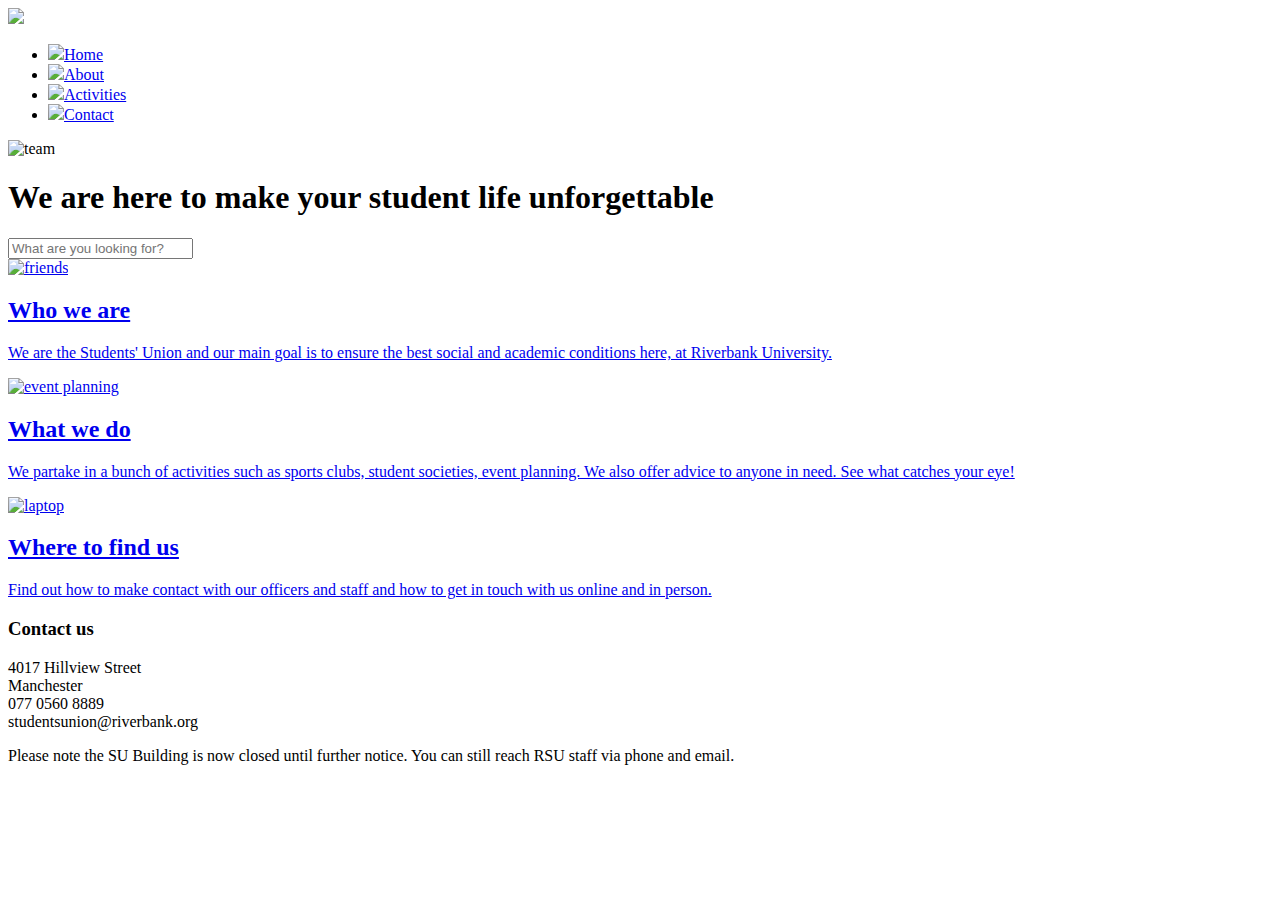
==== index.html @ 72bbc8ff "Add files via upload" ====
<!DOCTYPE html>
<html>

<head>
    <link rel="stylesheet" href="style.css">
    <meta charset="UTF-8">
    <meta name="description" content="Site Organizație Studențească">
    <meta name="keywords" content="HTML, CSS">
    <meta name="author" content="Berzovan Alexandra-Teodora">
    <meta name="viewport" content="width=device-width, initial-scale=1.0">
    <title>Students' Union | Riverbank University</title>

</head>

<body>
    <header>
        <a href="index.html"><img src="logo.png" class="logo"></a>
        <nav>
            <ul>
                <li><a href="index.html">
                        <img src="home.png" class="icons">Home
                    </a></li>
                <li><a href="about.html">
                        <img src="user.png" class="icons">About
                    </a></li>
                <li><a href="activities.html">
                        <img src="test.png" class="icons">Activities
                    </a></li>

                <li><a href="contact.html">
                        <img src="mail.png" class="icons">Contact
                    </a></li>
            </ul>
        </nav>
    </header>

    <div class="container">
        <img src="fist.jpg" alt="team">
        <div class="centered">
            <h1>We are here to make your student life unforgettable</h1>
            <form>
                <input type="text" name="search" placeholder="What are you looking for?">
            </form>
        </div>
    </div>

    <div class="cards">
        <div class="card"> <a href="about.html">
                <img src="amigos.jpg" alt="friends">
                <h2>Who we are</h2>
                <p>We are the Students' Union and our main goal is to ensure the best social and academic conditions
                    here, at Riverbank University.
                </p>
            </a></div>

        <div class="card"> <a href="activities.html">
                <img src="event-planning.jpg" alt="event planning">
                <h2>What we do</h2>
                <p>We partake in a bunch of activities such as sports clubs, student societies, event planning. We also
                    offer advice to anyone in need. See what catches your eye!
                </p>
            </a></div>

        <div class="card"> <a href="contact.html">
                <img src="laptop.jpg" alt="laptop">
                <h2>Where to find us</h2>
                <p>Find out how to make contact with our officers and staff and how to get in touch with us online and
                    in
                    person.
                </p>
            </a></div>
    </div>

    <div class="footer">
        <div class="row">
            <div class="column">
                <h3>Contact us</h3>
                <p>4017 Hillview Street<br>
                    Manchester<br>
                    077 0560 8889<br>
                    studentsunion@riverbank.org</p>
            </div>
            <div class="column">
                <p>Please note the SU Building is now closed until further notice. You can still reach RSU staff via
                    phone
                    and email.</p>
            </div>
        </div>
    </div>
</body>

</html>
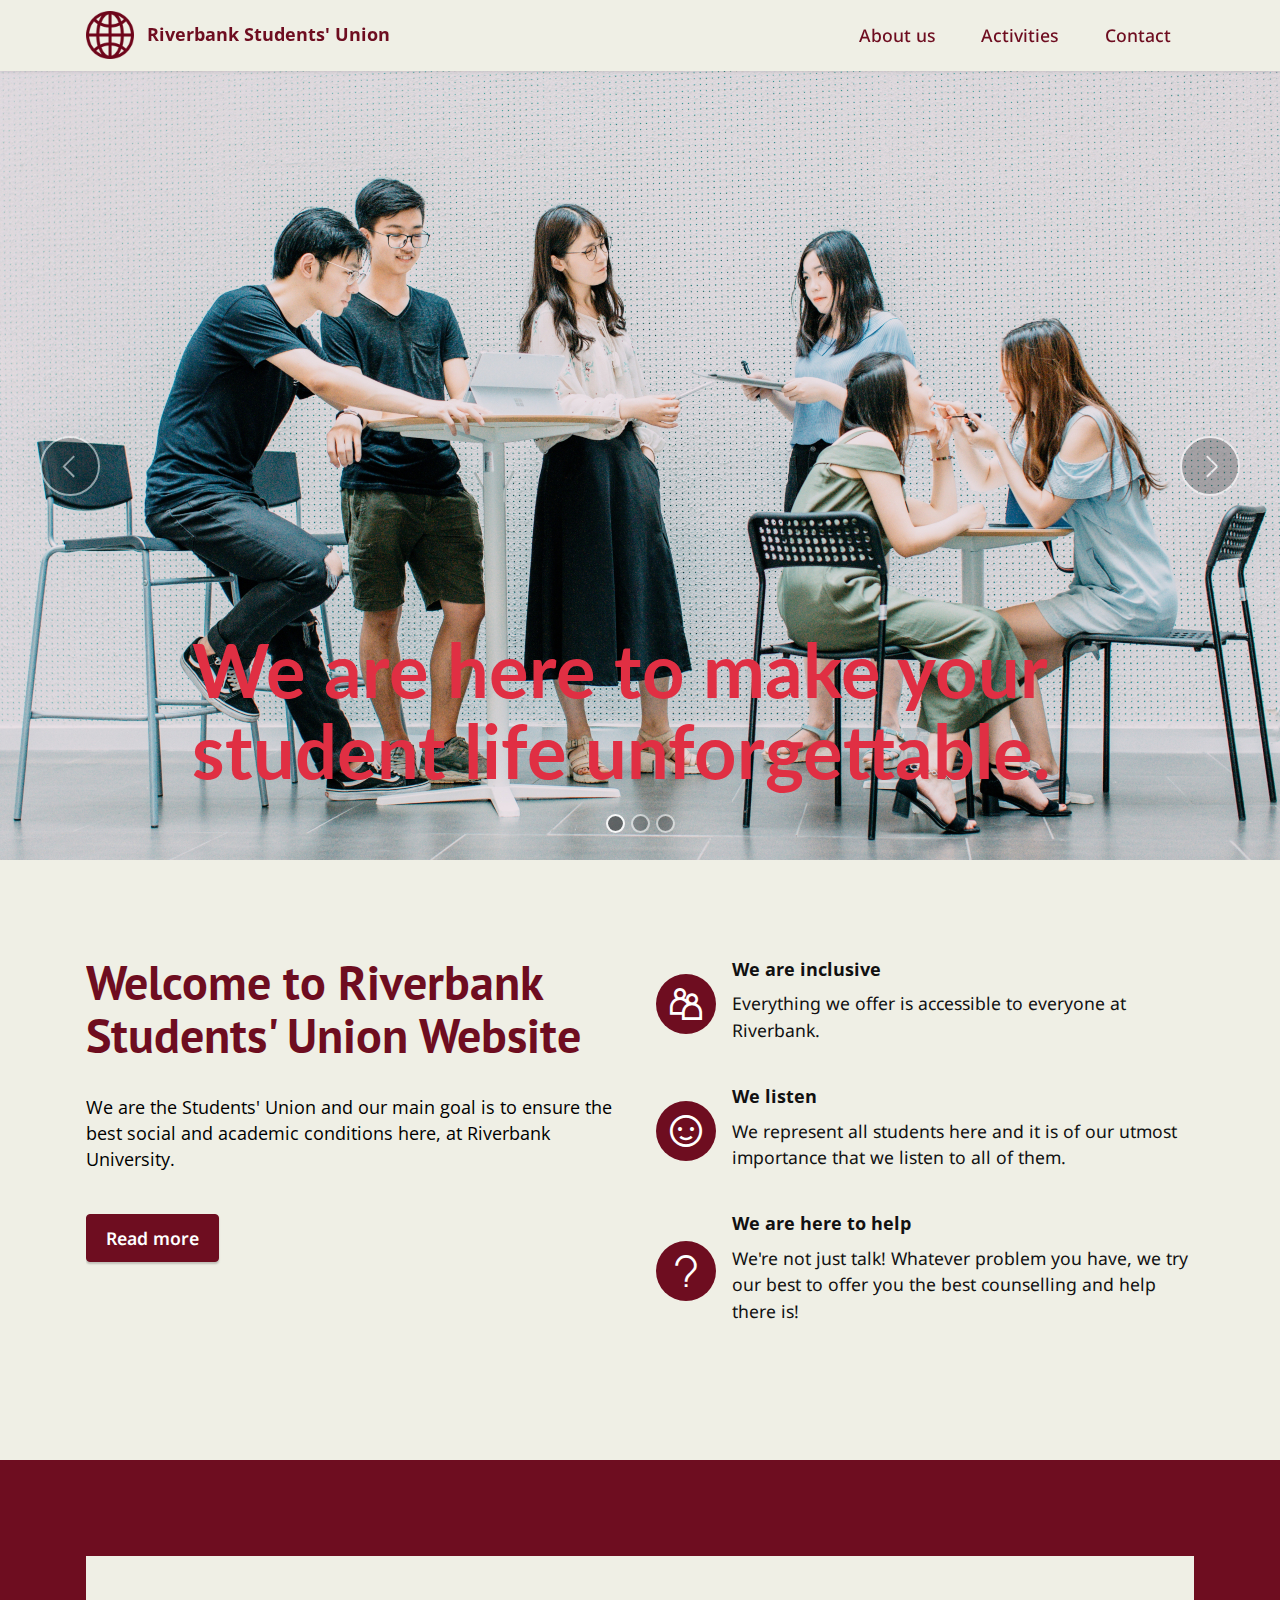
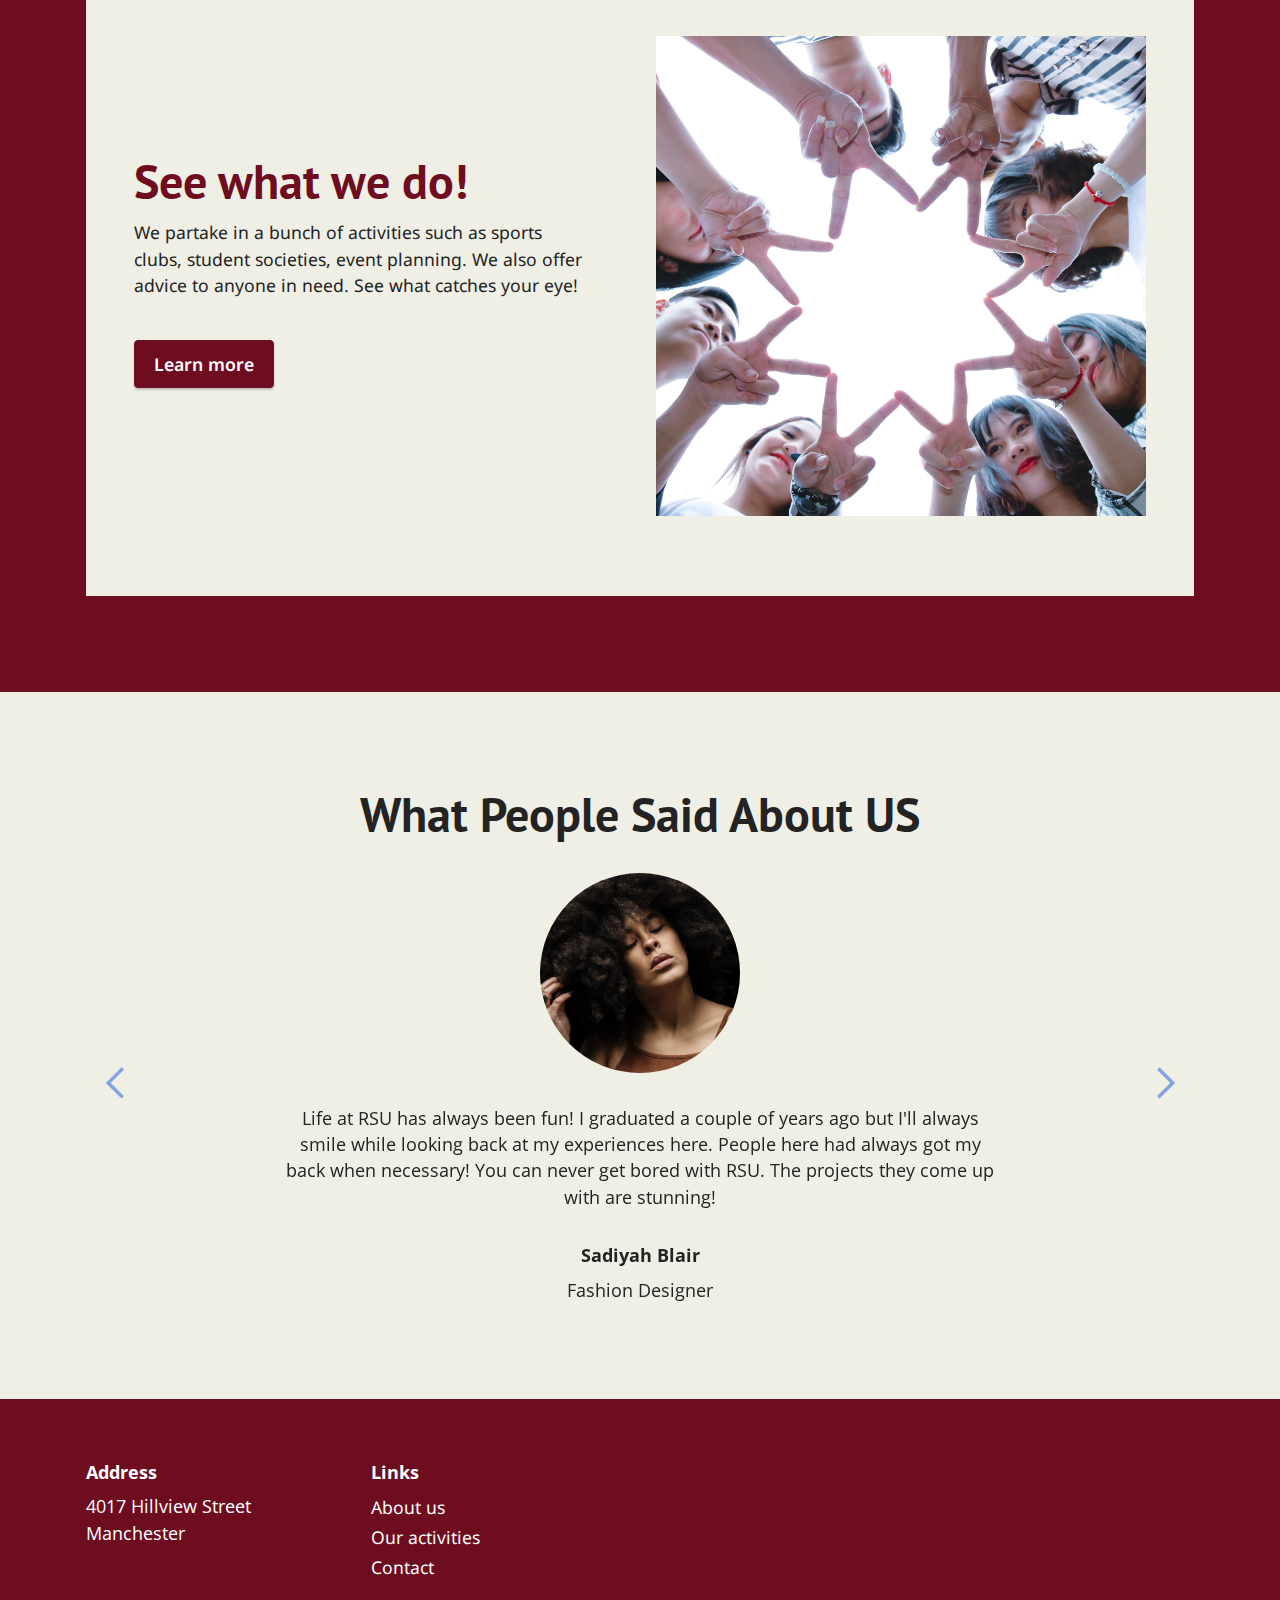
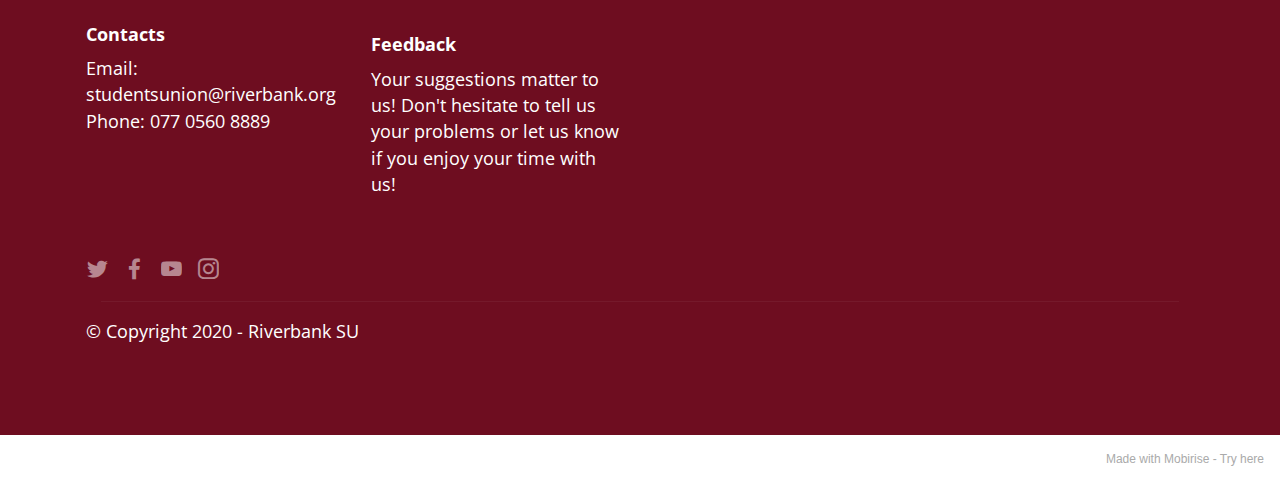
==== commit 32680bc3: "Add files via upload" ====
--- a/index.html
+++ b/index.html
@@ -1,92 +1,342 @@
-<!DOCTYPE html>
-<html>
-
-<head>
-    <link rel="stylesheet" href="style.css">
-    <meta charset="UTF-8">
-    <meta name="description" content="Site Organizație Studențească">
-    <meta name="keywords" content="HTML, CSS">
-    <meta name="author" content="Berzovan Alexandra-Teodora">
-    <meta name="viewport" content="width=device-width, initial-scale=1.0">
-    <title>Students' Union | Riverbank University</title>
-
-</head>
-
-<body>
-    <header>
-        <a href="index.html"><img src="logo.png" class="logo"></a>
-        <nav>
-            <ul>
-                <li><a href="index.html">
-                        <img src="home.png" class="icons">Home
-                    </a></li>
-                <li><a href="about.html">
-                        <img src="user.png" class="icons">About
-                    </a></li>
-                <li><a href="activities.html">
-                        <img src="test.png" class="icons">Activities
-                    </a></li>
-
-                <li><a href="contact.html">
-                        <img src="mail.png" class="icons">Contact
-                    </a></li>
-            </ul>
-        </nav>
-    </header>
-
-    <div class="container">
-        <img src="fist.jpg" alt="team">
-        <div class="centered">
-            <h1>We are here to make your student life unforgettable</h1>
-            <form>
-                <input type="text" name="search" placeholder="What are you looking for?">
-            </form>
-        </div>
-    </div>
-
-    <div class="cards">
-        <div class="card"> <a href="about.html">
-                <img src="amigos.jpg" alt="friends">
-                <h2>Who we are</h2>
-                <p>We are the Students' Union and our main goal is to ensure the best social and academic conditions
-                    here, at Riverbank University.
-                </p>
-            </a></div>
-
-        <div class="card"> <a href="activities.html">
-                <img src="event-planning.jpg" alt="event planning">
-                <h2>What we do</h2>
-                <p>We partake in a bunch of activities such as sports clubs, student societies, event planning. We also
-                    offer advice to anyone in need. See what catches your eye!
-                </p>
-            </a></div>
-
-        <div class="card"> <a href="contact.html">
-                <img src="laptop.jpg" alt="laptop">
-                <h2>Where to find us</h2>
-                <p>Find out how to make contact with our officers and staff and how to get in touch with us online and
-                    in
-                    person.
-                </p>
-            </a></div>
-    </div>
-
-    <div class="footer">
-        <div class="row">
-            <div class="column">
-                <h3>Contact us</h3>
-                <p>4017 Hillview Street<br>
-                    Manchester<br>
-                    077 0560 8889<br>
-                    studentsunion@riverbank.org</p>
-            </div>
-            <div class="column">
-                <p>Please note the SU Building is now closed until further notice. You can still reach RSU staff via
-                    phone
-                    and email.</p>
-            </div>
-        </div>
-    </div>
-</body>
-
+<!DOCTYPE html>
+<html  >
+<head>
+  <!-- Site made with Mobirise Website Builder v5.2.0, https://mobirise.com -->
+  <meta charset="UTF-8">
+  <meta http-equiv="X-UA-Compatible" content="IE=edge">
+  <meta name="generator" content="Mobirise v5.2.0, mobirise.com">
+  <meta name="viewport" content="width=device-width, initial-scale=1, minimum-scale=1">
+  <link rel="shortcut icon" href="assets/images/globe-1.png" type="image/x-icon">
+  <meta name="description" content="">
+  
+  
+  <title>Home</title>
+  <link rel="stylesheet" href="assets/web/assets/mobirise-icons2/mobirise2.css">
+  <link rel="stylesheet" href="assets/tether/tether.min.css">
+  <link rel="stylesheet" href="assets/bootstrap/css/bootstrap.min.css">
+  <link rel="stylesheet" href="assets/bootstrap/css/bootstrap-grid.min.css">
+  <link rel="stylesheet" href="assets/bootstrap/css/bootstrap-reboot.min.css">
+  <link rel="stylesheet" href="assets/dropdown/css/style.css">
+  <link rel="stylesheet" href="assets/socicon/css/styles.css">
+  <link rel="stylesheet" href="assets/theme/css/style.css">
+  <link rel="preload" as="style" href="assets/mobirise/css/mbr-additional.css"><link rel="stylesheet" href="assets/mobirise/css/mbr-additional.css" type="text/css">
+  
+  
+  
+  
+</head>
+<body>
+  
+  <section class="menu menu2 cid-skhMmLjxZo" once="menu" id="menu2-0">
+    
+    <nav class="navbar navbar-dropdown navbar-fixed-top navbar-expand-lg">
+        <div class="container">
+            <div class="navbar-brand">
+                <span class="navbar-logo">
+                    
+                        <a href="index.html"><img src="assets/images/globe-1.png" alt="Logo" style="height: 3rem;"></a>
+                    
+                </span>
+                <span class="navbar-caption-wrap"><a class="navbar-caption text-primary display-7" href="index.html">Riverbank Students' Union</a></span>
+            </div>
+            <button class="navbar-toggler" type="button" data-toggle="collapse" data-target="#navbarSupportedContent" aria-controls="navbarNavAltMarkup" aria-expanded="false" aria-label="Toggle navigation">
+                <div class="hamburger">
+                    <span></span>
+                    <span></span>
+                    <span></span>
+                    <span></span>
+                </div>
+            </button>
+            <div class="collapse navbar-collapse" id="navbarSupportedContent">
+                <ul class="navbar-nav nav-dropdown nav-right" data-app-modern-menu="true"><li class="nav-item"><a class="nav-link link text-primary display-4" href="about.html">
+                            About us</a></li>
+                    <li class="nav-item"><a class="nav-link link text-primary display-4" href="activities.html">
+                            Activities</a></li>
+                    <li class="nav-item"><a class="nav-link link text-primary display-4" href="contact.html">Contact</a>
+                    </li></ul>
+                
+                
+            </div>
+        </div>
+    </nav>
+</section>
+
+<section class="slider1 cid-skhOUUHZ8T" id="slider1-2">
+    
+    <div class="carousel slide carousel-fade" id="skyzII1WKj" data-ride="carousel" data-interval="5000">
+        <ol class="carousel-indicators">
+            <li data-slide-to="0" class="active" data-target="#skyzII1WKj"></li>
+            <li data-slide-to="1" data-target="#skyzII1WKj"></li>
+            <li data-slide-to="2" data-target="#skyzII1WKj"></li>
+        </ol>
+        <div class="carousel-inner">
+            <div class="carousel-item slider-image item">
+                <div class="item-wrapper">
+                    <img class="d-block w-100" src="assets/images/fist.jpg" data-slide-to="0">
+                    
+                    <div class="carousel-caption">
+                        <h5 class="mbr-section-subtitle mbr-fonts-style display-1"><strong>We are here to make your student life unforgettable.</strong></h5>
+                        
+                    </div>
+                </div>
+            </div><div class="carousel-item slider-image item active">
+                <div class="item-wrapper">
+                    <img class="d-block w-100" src="assets/images/akson.jpg" data-slide-to="1">
+                    
+                    <div class="carousel-caption">
+                        <h5 class="mbr-section-subtitle mbr-fonts-style display-1"><strong>We are here to make your student life unforgettable.</strong></h5>
+                        
+                    </div>
+                </div>
+            </div>
+            
+            <div class="carousel-item slider-image item">
+                <div class="item-wrapper">
+                    <img class="d-block w-100" src="assets/images/event-planning.jpg">
+                    
+                    <div class="carousel-caption">
+                        <h5 class="mbr-section-subtitle mbr-fonts-style display-1"><strong>We are here to make your student life unforgettable.</strong></h5>
+                        
+                    </div>
+                </div>
+            </div>
+        </div>
+        <a class="carousel-control carousel-control-prev" role="button" data-slide="prev" href="#skyzII1WKj">
+            <span class="mobi-mbri mobi-mbri-arrow-prev" aria-hidden="true"></span>
+            <span class="sr-only">Previous</span>
+        </a>
+        <a class="carousel-control carousel-control-next" role="button" data-slide="next" href="#skyzII1WKj">
+            <span class="mobi-mbri mobi-mbri-arrow-next" aria-hidden="true"></span>
+            <span class="sr-only">Next</span>
+        </a>
+    </div>
+</section>
+
+<section class="features12 cid-skhQLVPyJz" id="features13-4">
+
+    
+    
+    <div class="container">
+        <div class="row justify-content-center">
+            <div class="col-12 col-lg-6">
+                <div class="card-wrapper">
+                    <div class="card-box align-left">
+                        <h4 class="card-title mbr-fonts-style mb-4 display-2">
+                            <strong>Welcome to Riverbank Students' Union Website</strong></h4>
+                        <p class="mbr-text mbr-fonts-style mb-4 display-7">
+                            We are the Students' Union and our main goal is to ensure the best social and academic conditions here, at Riverbank University.</p>
+                        <div class="mbr-section-btn"><a class="btn btn-primary display-4" href="about.html">Read more</a></div>
+                    </div>
+                </div>
+            </div>
+            <div class="col-12 col-lg-6">
+                <div class="item mbr-flex">
+                    <div class="icon-box">
+                        <span class="mbr-iconfont mobi-mbri-users mobi-mbri"></span>
+                    </div>
+                    <div class="text-box">
+                        <h4 class="icon-title mbr-black mbr-fonts-style display-7"><strong>We are inclusive</strong></h4>
+                        <h5 class="icon-text mbr-black mbr-fonts-style display-4">Everything we offer is accessible to everyone at Riverbank.</h5>
+                    </div>
+                </div>
+                <div class="item mbr-flex">
+                    <div class="icon-box">
+                        <span class="mbr-iconfont mobi-mbri-smile-face mobi-mbri"></span>
+                    </div>
+                    <div class="text-box">
+                        <h4 class="icon-title mbr-black mbr-fonts-style display-7">
+                            <strong>We listen</strong></h4>
+                        <h5 class="icon-text mbr-black mbr-fonts-style display-4">We represent all students here and it is of our utmost importance that we listen to all of them.</h5>
+                    </div>
+                </div>
+                <div class="item mbr-flex">
+                    <div class="icon-box">
+                        <span class="mbr-iconfont mobi-mbri-question mobi-mbri"></span>
+                    </div>
+                    <div class="text-box">
+                        <h4 class="icon-title mbr-black mbr-fonts-style display-7">
+                            <strong>We are here to help</strong></h4>
+                        <h5 class="icon-text mbr-black mbr-fonts-style display-4">We're not just talk! Whatever problem you have, we try our best to offer you the best counselling and help there is!&nbsp;</h5>
+                    </div>
+                </div>
+            </div>
+        </div>
+    </div>
+</section>
+
+<section class="features15 cid-skih8ZDZ9V" id="features16-9">
+
+    
+
+    
+    <div class="container">
+        <div class="content-wrapper">
+            <div class="row align-items-center">
+                <div class="col-12 col-lg">
+                    <div class="text-wrapper">
+                        <h6 class="card-title mbr-fonts-style display-2">
+                            <strong>See what we do!</strong></h6>
+                        <p class="mbr-text mbr-fonts-style mb-4 display-4">We partake in a bunch of activities such as sports clubs, student societies, event planning. We also offer advice to anyone in need. See what catches your eye!
+<br></p>
+                        <div class="mbr-section-btn mt-3"><a class="btn btn-primary display-4" href="activities.html">Learn more</a></div>
+                    </div>
+                </div>
+                <div class="col-12 col-lg-6">
+                    <div class="image-wrapper">
+                        <img src="assets/images/friendship.jpg" alt="Friendship">
+                    </div>
+                </div>
+            </div>
+        </div>
+    </div>
+</section>
+
+<section class="testimonails3 carousel slide testimonials-slider cid-skiLq7ORbu" data-interval="false" id="testimonials3-a">
+
+    
+
+    
+
+    <div class="text-center container">
+        <h3 class="mb-4 mbr-fonts-style display-2">
+            <strong>What People Said About US</strong></h3>
+
+        <div class="carousel slide" role="listbox" data-pause="true" data-keyboard="false" data-ride="false" data-interval="false">
+            <div class="carousel-inner">
+                
+                
+            <div class="carousel-item">
+                    <div class="user col-md-8">
+                        <div class="user_image">
+                            <img src="assets/images/woman13.jpg" alt="Woman">
+                        </div>
+                        <div class="user_text mb-4">
+                            <p class="mbr-fonts-style display-7">
+                                Life at RSU has always been fun! I graduated a couple of years ago but I'll always smile while looking back at my experiences here. People here had always got my back when necessary! You can never get bored with RSU. The projects they come up with are stunning!</p>
+                        </div>
+                        <div class="user_name mbr-fonts-style mb-2 display-7"><strong>Sadiyah Blair</strong></div>
+                        <div class="user_desk mbr-fonts-style display-7">Fashion Designer</div>
+                    </div>
+                </div><div class="carousel-item">
+                    <div class="user col-md-8">
+                        <div class="user_image">
+                            <img src="assets/images/man36.jpg" alt="Man">
+                        </div>
+                        <div class="user_text mb-4">
+                            <p class="mbr-fonts-style display-7">The amount of time we have spent here working on everything was definitely worth it! Every student here deserves the best services and the people I've worked with made sure of that and even more. I still talk to my teammates but I surely miss my time here.</p>
+                        </div>
+                        <div class="user_name mbr-fonts-style mb-2 display-7"><strong>Gabe Dominguez
+</strong></div>
+                        <div class="user_desk mbr-fonts-style display-7">
+                            Former Volunteer</div>
+                    </div>
+                </div><div class="carousel-item">
+                    <div class="user col-md-8">
+                        <div class="user_image">
+                            <img src="assets/images/woman29.jpg" alt="Woman">
+                        </div>
+                        <div class="user_text mb-4">
+                            <p class="mbr-fonts-style display-7">My life as a student here wouldn't have been the same without RSU. Every new project they came up with was brilliantly well thought and they were always by your side when you needed them. I hope new students know that they have a lovely team to count on!</p>
+                        </div>
+                        <div class="user_name mbr-fonts-style mb-2 display-7"><strong>Debra Carey</strong></div>
+                        <div class="user_desk mbr-fonts-style display-7">
+                            Software Developer</div>
+                    </div>
+                </div></div>
+
+            <div class="carousel-controls">
+                <a class="carousel-control-prev" role="button" data-slide="prev">
+                    <span aria-hidden="true" class="mobi-mbri mobi-mbri-arrow-prev mbr-iconfont"></span>
+                    <span class="sr-only">Previous</span>
+                </a>
+
+                <a class="carousel-control-next" role="button" data-slide="next">
+                    <span aria-hidden="true" class="mobi-mbri mobi-mbri-arrow-next mbr-iconfont"></span>
+                    <span class="sr-only">Next</span>
+                </a>
+            </div>
+        </div>
+    </div>
+</section>
+
+<section class="footer6 cid-skigMnmzud" once="footers" id="footer6-8">
+
+    
+
+    
+
+    <div class="container">
+        <div class="row content mbr-white">
+            <div class="col-12 col-md-3 mbr-fonts-style display-7">
+                <h5 class="mbr-section-subtitle mbr-fonts-style mb-2 display-7">
+                    <strong>Address</strong>
+                </h5>
+                <p class="mbr-text mbr-fonts-style display-7">4017 Hillview Street Manchester</p> <br>
+                <h5 class="mbr-section-subtitle mbr-fonts-style mb-2 mt-4 display-7">
+                    <strong>Contacts</strong>
+                </h5>
+                <p class="mbr-text mbr-fonts-style mb-4 display-7">
+                    Email: studentsunion@riverbank.org <br>
+                    Phone: 077 0560 8889</p>
+            </div>
+            <div class="col-12 col-md-3 mbr-fonts-style display-4">
+                <h5 class="mbr-section-subtitle mbr-fonts-style mb-2 display-7">
+                    <strong>Links</strong>
+                </h5>
+                <ul class="list mbr-fonts-style mb-4 display-4">
+                    <li class="mbr-text item-wrap"><a href="about.html" class="text-white">About us</a></li><li class="mbr-text item-wrap"><a href="activities.html" class="text-white">Our activities</a></li><li class="mbr-text item-wrap"><a href="contact.html" class="text-white">Contact</a></li>
+                </ul>
+                <h5 class="mbr-section-subtitle mbr-fonts-style mb-2 mt-5 display-7">
+                    <strong>Feedback</strong>
+                </h5>
+                <p class="mbr-text mbr-fonts-style mb-4 display-7">
+                    Your suggestions matter to us! Don't hesitate to tell us your problems or let us know if you enjoy your time with us!</p>
+            </div>
+            <div class="col-12 col-md-6">
+                <div class="google-map"><iframe frameborder="0" style="border:0" src="https://www.google.com/maps/embed/v1/place?key=AIzaSyDk89J4FSunMF33ruMVWJaJht_Ro0kvoXs&amp;q=Manchester" allowfullscreen=""></iframe></div>
+            </div>
+            <div class="col-md-6">
+                <div class="social-list align-left">
+                    <div class="soc-item">
+                        <a href="https://twitter.com" target="_blank">
+                            <span class="mbr-iconfont mbr-iconfont-social socicon-twitter socicon"></span>
+                        </a>
+                    </div>
+                    <div class="soc-item">
+                        <a href="https://www.facebook.com" target="_blank">
+                            <span class="mbr-iconfont mbr-iconfont-social socicon-facebook socicon"></span>
+                        </a>
+                    </div>
+                    <div class="soc-item">
+                        <a href="https://www.youtube.com" target="_blank">
+                            <span class="mbr-iconfont mbr-iconfont-social socicon-youtube socicon"></span>
+                        </a>
+                    </div>
+                    <div class="soc-item">
+                        <a href="https://instagram.com" target="_blank">
+                            <span class="mbr-iconfont mbr-iconfont-social socicon-instagram socicon"></span>
+                        </a>
+                    </div>
+                    
+                    
+                </div>
+            </div>
+        </div>
+        <div class="footer-lower">
+            <div class="media-container-row">
+                <div class="col-sm-12">
+                    <hr>
+                </div>
+            </div>
+            <div class="col-sm-12 copyright pl-0">
+                <p class="mbr-text mbr-fonts-style mbr-white display-7">
+                    © Copyright 2020 - Riverbank SU
+                </p>
+            </div>
+        </div>
+    </div>
+</section><section style="background-color: #fff; font-family: -apple-system, BlinkMacSystemFont, 'Segoe UI', 'Roboto', 'Helvetica Neue', Arial, sans-serif; color:#aaa; font-size:12px; padding: 0; align-items: center; display: flex;"><a href="https://mobirise.site/h" style="flex: 1 1; height: 3rem; padding-left: 1rem;"></a><p style="flex: 0 0 auto; margin:0; padding-right:1rem;">Made with Mobirise - <a href="https://mobirise.site/k" style="color:#aaa;">Try here</a></p></section><script src="assets/web/assets/jquery/jquery.min.js"></script>  <script src="assets/popper/popper.min.js"></script>  <script src="assets/tether/tether.min.js"></script>  <script src="assets/bootstrap/js/bootstrap.min.js"></script>  <script src="assets/smoothscroll/smooth-scroll.js"></script>  <script src="assets/dropdown/js/nav-dropdown.js"></script>  <script src="assets/dropdown/js/navbar-dropdown.js"></script>  <script src="assets/touchswipe/jquery.touch-swipe.min.js"></script>  <script src="assets/bootstrapcarouselswipe/bootstrap-carousel-swipe.js"></script>  <script src="assets/mbr-testimonials-slider/mbr-testimonials-slider.js"></script>  <script src="assets/theme/js/script.js"></script>  
+  
+  
+</body>
 </html>--- a/assets/web/assets/mobirise-icons2/mobirise2.css
+++ b/assets/web/assets/mobirise-icons2/mobirise2.css
@@ -0,0 +1,498 @@
+@font-face {
+  font-family: 'Moririse2';
+  font-display: swap;
+  src:  url('mobirise2.eot?f2bix4');
+  src:  url('mobirise2.eot?f2bix4#iefix') format('embedded-opentype'),
+    url('mobirise2.ttf?f2bix4') format('truetype'),
+    url('mobirise2.woff?f2bix4') format('woff'),
+    url('mobirise2.svg?f2bix4#mobirise2') format('svg');
+  font-weight: normal;
+  font-style: normal;
+}
+
+[class^="mobi-"], [class*=" mobi-"] {
+  /* use !important to prevent issues with browser extensions that change fonts */
+  font-family: 'Moririse2' !important;
+  speak: none;
+  font-style: normal;
+  font-weight: normal;
+  font-variant: normal;
+  text-transform: none;
+  line-height: 1;
+
+  /* Better Font Rendering =========== */
+  -webkit-font-smoothing: antialiased;
+  -moz-osx-font-smoothing: grayscale;
+}
+
+.mobi-mbri-add-submenu:before {
+  content: "\e900";
+}
+.mobi-mbri-alert:before {
+  content: "\e901";
+}
+.mobi-mbri-align-center:before {
+  content: "\e902";
+}
+.mobi-mbri-align-justify:before {
+  content: "\e903";
+}
+.mobi-mbri-align-left:before {
+  content: "\e904";
+}
+.mobi-mbri-align-right:before {
+  content: "\e905";
+}
+.mobi-mbri-android:before {
+  content: "\e906";
+}
+.mobi-mbri-apple:before {
+  content: "\e907";
+}
+.mobi-mbri-arrow-down:before {
+  content: "\e908";
+}
+.mobi-mbri-arrow-next:before {
+  content: "\e909";
+}
+.mobi-mbri-arrow-prev:before {
+  content: "\e90a";
+}
+.mobi-mbri-arrow-up:before {
+  content: "\e90b";
+}
+.mobi-mbri-bold:before {
+  content: "\e90c";
+}
+.mobi-mbri-bookmark:before {
+  content: "\e90d";
+}
+.mobi-mbri-bootstrap:before {
+  content: "\e90e";
+}
+.mobi-mbri-briefcase:before {
+  content: "\e90f";
+}
+.mobi-mbri-browse:before {
+  content: "\e910";
+}
+.mobi-mbri-bulleted-list:before {
+  content: "\e911";
+}
+.mobi-mbri-calendar:before {
+  content: "\e912";
+}
+.mobi-mbri-camera:before {
+  content: "\e913";
+}
+.mobi-mbri-cart-add:before {
+  content: "\e914";
+}
+.mobi-mbri-cart-full:before {
+  content: "\e915";
+}
+.mobi-mbri-cash:before {
+  content: "\e916";
+}
+.mobi-mbri-change-style:before {
+  content: "\e917";
+}
+.mobi-mbri-chat:before {
+  content: "\e918";
+}
+.mobi-mbri-clock:before {
+  content: "\e919";
+}
+.mobi-mbri-close:before {
+  content: "\e91a";
+}
+.mobi-mbri-cloud:before {
+  content: "\e91b";
+}
+.mobi-mbri-code:before {
+  content: "\e91c";
+}
+.mobi-mbri-contact-form:before {
+  content: "\e91d";
+}
+.mobi-mbri-credit-card:before {
+  content: "\e91e";
+}
+.mobi-mbri-cursor-click:before {
+  content: "\e91f";
+}
+.mobi-mbri-cust-feedback:before {
+  content: "\e920";
+}
+.mobi-mbri-database:before {
+  content: "\e921";
+}
+.mobi-mbri-delivery:before {
+  content: "\e922";
+}
+.mobi-mbri-desktop:before {
+  content: "\e923";
+}
+.mobi-mbri-devices:before {
+  content: "\e924";
+}
+.mobi-mbri-down:before {
+  content: "\e925";
+}
+.mobi-mbri-download-2:before {
+  content: "\e926";
+}
+.mobi-mbri-download:before {
+  content: "\e927";
+}
+.mobi-mbri-drag-n-drop-2:before {
+  content: "\e928";
+}
+.mobi-mbri-drag-n-drop:before {
+  content: "\e929";
+}
+.mobi-mbri-edit-2:before {
+  content: "\e92a";
+}
+.mobi-mbri-edit:before {
+  content: "\e92b";
+}
+.mobi-mbri-error:before {
+  content: "\e92c";
+}
+.mobi-mbri-extension:before {
+  content: "\e92d";
+}
+.mobi-mbri-features:before {
+  content: "\e92e";
+}
+.mobi-mbri-file:before {
+  content: "\e92f";
+}
+.mobi-mbri-flag:before {
+  content: "\e930";
+}
+.mobi-mbri-folder:before {
+  content: "\e931";
+}
+.mobi-mbri-gift:before {
+  content: "\e932";
+}
+.mobi-mbri-github:before {
+  content: "\e933";
+}
+.mobi-mbri-globe-2:before {
+  content: "\e934";
+}
+.mobi-mbri-globe:before {
+  content: "\e935";
+}
+.mobi-mbri-growing-chart:before {
+  content: "\e936";
+}
+.mobi-mbri-hearth:before {
+  content: "\e937";
+}
+.mobi-mbri-help:before {
+  content: "\e938";
+}
+.mobi-mbri-home:before {
+  content: "\e939";
+}
+.mobi-mbri-hot-cup:before {
+  content: "\e93a";
+}
+.mobi-mbri-idea:before {
+  content: "\e93b";
+}
+.mobi-mbri-image-gallery:before {
+  content: "\e93c";
+}
+.mobi-mbri-image-slider:before {
+  content: "\e93d";
+}
+.mobi-mbri-info:before {
+  content: "\e93e";
+}
+.mobi-mbri-italic:before {
+  content: "\e93f";
+}
+.mobi-mbri-key:before {
+  content: "\e940";
+}
+.mobi-mbri-laptop:before {
+  content: "\e941";
+}
+.mobi-mbri-layers:before {
+  content: "\e942";
+}
+.mobi-mbri-left-right:before {
+  content: "\e943";
+}
+.mobi-mbri-left:before {
+  content: "\e944";
+}
+.mobi-mbri-letter:before {
+  content: "\e945";
+}
+.mobi-mbri-like:before {
+  content: "\e946";
+}
+.mobi-mbri-link:before {
+  content: "\e947";
+}
+.mobi-mbri-lock:before {
+  content: "\e948";
+}
+.mobi-mbri-login:before {
+  content: "\e949";
+}
+.mobi-mbri-logout:before {
+  content: "\e94a";
+}
+.mobi-mbri-magic-stick:before {
+  content: "\e94b";
+}
+.mobi-mbri-map-pin:before {
+  content: "\e94c";
+}
+.mobi-mbri-menu:before {
+  content: "\e94d";
+}
+.mobi-mbri-mobile-2:before {
+  content: "\e94e";
+}
+.mobi-mbri-mobile-horizontal:before {
+  content: "\e94f";
+}
+.mobi-mbri-mobile:before {
+  content: "\e950";
+}
+.mobi-mbri-mobirise:before {
+  content: "\e951";
+}
+.mobi-mbri-more-horizontal:before {
+  content: "\e952";
+}
+.mobi-mbri-more-vertical:before {
+  content: "\e953";
+}
+.mobi-mbri-music:before {
+  content: "\e954";
+}
+.mobi-mbri-new-file:before {
+  content: "\e955";
+}
+.mobi-mbri-numbered-list:before {
+  content: "\e956";
+}
+.mobi-mbri-opened-folder:before {
+  content: "\e957";
+}
+.mobi-mbri-pages:before {
+  content: "\e958";
+}
+.mobi-mbri-paper-plane:before {
+  content: "\e959";
+}
+.mobi-mbri-paperclip:before {
+  content: "\e95a";
+}
+.mobi-mbri-phone:before {
+  content: "\e95b";
+}
+.mobi-mbri-photo:before {
+  content: "\e95c";
+}
+.mobi-mbri-photos:before {
+  content: "\e95d";
+}
+.mobi-mbri-pin:before {
+  content: "\e95e";
+}
+.mobi-mbri-play:before {
+  content: "\e95f";
+}
+.mobi-mbri-plus:before {
+  content: "\e960";
+}
+.mobi-mbri-preview:before {
+  content: "\e961";
+}
+.mobi-mbri-print:before {
+  content: "\e962";
+}
+.mobi-mbri-protect:before {
+  content: "\e963";
+}
+.mobi-mbri-question:before {
+  content: "\e964";
+}
+.mobi-mbri-quote-left:before {
+  content: "\e965";
+}
+.mobi-mbri-quote-right:before {
+  content: "\e966";
+}
+.mobi-mbri-redo:before {
+  content: "\e967";
+}
+.mobi-mbri-refresh:before {
+  content: "\e968";
+}
+.mobi-mbri-responsive-2:before {
+  content: "\e969";
+}
+.mobi-mbri-responsive:before {
+  content: "\e96a";
+}
+.mobi-mbri-right:before {
+  content: "\e96b";
+}
+.mobi-mbri-rocket:before {
+  content: "\e96c";
+}
+.mobi-mbri-sad-face:before {
+  content: "\e96d";
+}
+.mobi-mbri-sale:before {
+  content: "\e96e";
+}
+.mobi-mbri-save:before {
+  content: "\e96f";
+}
+.mobi-mbri-search:before {
+  content: "\e970";
+}
+.mobi-mbri-setting-2:before {
+  content: "\e971";
+}
+.mobi-mbri-setting-3:before {
+  content: "\e972";
+}
+.mobi-mbri-setting:before {
+  content: "\e973";
+}
+.mobi-mbri-share:before {
+  content: "\e974";
+}
+.mobi-mbri-shopping-bag:before {
+  content: "\e975";
+}
+.mobi-mbri-shopping-basket:before {
+  content: "\e976";
+}
+.mobi-mbri-shopping-cart:before {
+  content: "\e977";
+}
+.mobi-mbri-sites:before {
+  content: "\e978";
+}
+.mobi-mbri-smile-face:before {
+  content: "\e979";
+}
+.mobi-mbri-speed:before {
+  content: "\e97a";
+}
+.mobi-mbri-star:before {
+  content: "\e97b";
+}
+.mobi-mbri-success:before {
+  content: "\e97c";
+}
+.mobi-mbri-sun:before {
+  content: "\e97d";
+}
+.mobi-mbri-sun2:before {
+  content: "\e97e";
+}
+.mobi-mbri-tablet-vertical:before {
+  content: "\e97f";
+}
+.mobi-mbri-tablet:before {
+  content: "\e980";
+}
+.mobi-mbri-target:before {
+  content: "\e981";
+}
+.mobi-mbri-timer:before {
+  content: "\e982";
+}
+.mobi-mbri-to-ftp:before {
+  content: "\e983";
+}
+.mobi-mbri-to-local-drive:before {
+  content: "\e984";
+}
+.mobi-mbri-touch-swipe:before {
+  content: "\e985";
+}
+.mobi-mbri-touch:before {
+  content: "\e986";
+}
+.mobi-mbri-trash:before {
+  content: "\e987";
+}
+.mobi-mbri-underline:before {
+  content: "\e988";
+}
+.mobi-mbri-undo:before {
+  content: "\e989";
+}
+.mobi-mbri-unlink:before {
+  content: "\e98a";
+}
+.mobi-mbri-unlock:before {
+  content: "\e98b";
+}
+.mobi-mbri-up-down:before {
+  content: "\e98c";
+}
+.mobi-mbri-up:before {
+  content: "\e98d";
+}
+.mobi-mbri-update:before {
+  content: "\e98e";
+}
+.mobi-mbri-upload-2:before {
+  content: "\e98f";
+}
+.mobi-mbri-upload:before {
+  content: "\e990";
+}
+.mobi-mbri-user-2:before {
+  content: "\e991";
+}
+.mobi-mbri-user:before {
+  content: "\e992";
+}
+.mobi-mbri-users:before {
+  content: "\e993";
+}
+.mobi-mbri-video-play:before {
+  content: "\e994";
+}
+.mobi-mbri-video:before {
+  content: "\e995";
+}
+.mobi-mbri-watch:before {
+  content: "\e996";
+}
+.mobi-mbri-website-theme-2:before {
+  content: "\e997";
+}
+.mobi-mbri-website-theme:before {
+  content: "\e998";
+}
+.mobi-mbri-wifi:before {
+  content: "\e999";
+}
+.mobi-mbri-windows:before {
+  content: "\e99a";
+}
+.mobi-mbri-zoom-in:before {
+  content: "\e99b";
+}
+.mobi-mbri-zoom-out:before {
+  content: "\e99c";
+}
--- a/assets/dropdown/css/style.css
+++ b/assets/dropdown/css/style.css
@@ -0,0 +1,265 @@
+.navbar-dropdown {
+  left: 0;
+  padding: 0;
+  position: absolute;
+  right: 0;
+  top: 0;
+  transition: all 0.45s ease;
+  z-index: 1030;
+  background: #282828; }
+  .navbar-dropdown .navbar-logo {
+    margin-right: 0.8rem;
+    transition: margin 0.3s ease-in-out;
+    vertical-align: middle; }
+    .navbar-dropdown .navbar-logo img {
+      height: 3.125rem;
+      transition: all 0.3s ease-in-out; }
+    .navbar-dropdown .navbar-logo.mbr-iconfont {
+      font-size: 3.125rem;
+      line-height: 3.125rem; }
+  .navbar-dropdown .navbar-caption {
+    font-weight: 700;
+    white-space: normal;
+    vertical-align: -4px;
+    line-height: 3.125rem !important; }
+    .navbar-dropdown .navbar-caption, .navbar-dropdown .navbar-caption:hover {
+      color: inherit;
+      text-decoration: none; }
+  .navbar-dropdown .mbr-iconfont + .navbar-caption {
+    vertical-align: -1px; }
+  .navbar-dropdown.navbar-fixed-top {
+    position: fixed; }
+  .navbar-dropdown .navbar-brand span {
+    vertical-align: -4px; }
+  .navbar-dropdown.bg-color.transparent {
+    background: none; }
+  .navbar-dropdown.navbar-short .navbar-brand {
+    padding: 0.625rem 0; }
+    .navbar-dropdown.navbar-short .navbar-brand span {
+      vertical-align: -1px; }
+  .navbar-dropdown.navbar-short .navbar-caption {
+    line-height: 2.375rem !important;
+    vertical-align: -2px; }
+  .navbar-dropdown.navbar-short .navbar-logo {
+    margin-right: 0.5rem; }
+    .navbar-dropdown.navbar-short .navbar-logo img {
+      height: 2.375rem; }
+    .navbar-dropdown.navbar-short .navbar-logo.mbr-iconfont {
+      font-size: 2.375rem;
+      line-height: 2.375rem; }
+  .navbar-dropdown.navbar-short .mbr-table-cell {
+    height: 3.625rem; }
+  .navbar-dropdown .navbar-close {
+    left: 0.6875rem;
+    position: fixed;
+    top: 0.75rem;
+    z-index: 1000; }
+  .navbar-dropdown .hamburger-icon {
+    content: "";
+    display: inline-block;
+    vertical-align: middle;
+    width: 16px;
+    -webkit-box-shadow: 0 -6px 0 1px #282828,0 0 0 1px #282828,0 6px 0 1px #282828;
+    -moz-box-shadow: 0 -6px 0 1px #282828,0 0 0 1px #282828,0 6px 0 1px #282828;
+    box-shadow: 0 -6px 0 1px #282828,0 0 0 1px #282828,0 6px 0 1px #282828; }
+
+.dropdown-menu .dropdown-toggle[data-toggle="dropdown-submenu"]::after {
+  border-bottom: 0.35em solid transparent;
+  border-left: 0.35em solid;
+  border-right: 0;
+  border-top: 0.35em solid transparent;
+  margin-left: 0.3rem; }
+
+.dropdown-menu .dropdown-item:focus {
+  outline: 0; }
+
+.nav-dropdown {
+  font-size: 0.75rem;
+  font-weight: 500;
+  height: auto !important; }
+  .nav-dropdown .nav-btn {
+    padding-left: 1rem; }
+  .nav-dropdown .link {
+    margin: .667em 1.667em;
+    font-weight: 500;
+    padding: 0;
+    transition: color .2s ease-in-out; }
+    .nav-dropdown .link.dropdown-toggle {
+      margin-right: 2.583em; }
+      .nav-dropdown .link.dropdown-toggle::after {
+        margin-left: .25rem;
+        border-top: 0.35em solid;
+        border-right: 0.35em solid transparent;
+        border-left: 0.35em solid transparent;
+        border-bottom: 0; }
+      .nav-dropdown .link.dropdown-toggle[aria-expanded="true"] {
+        margin: 0;
+        padding: 0.667em 3.263em  0.667em 1.667em; }
+  .nav-dropdown .link::after,
+  .nav-dropdown .dropdown-item::after {
+    color: inherit; }
+  .nav-dropdown .btn {
+    font-size: 0.75rem;
+    font-weight: 700;
+    letter-spacing: 0;
+    margin-bottom: 0;
+    padding-left: 1.25rem;
+    padding-right: 1.25rem; }
+  .nav-dropdown .dropdown-menu {
+    border-radius: 0;
+    border: 0;
+    left: 0;
+    margin: 0;
+    padding-bottom: 1.25rem;
+    padding-top: 1.25rem;
+    position: relative; }
+  .nav-dropdown .dropdown-submenu {
+    margin-left: 0.125rem;
+    top: 0; }
+  .nav-dropdown .dropdown-item {
+    font-weight: 500;
+    line-height: 2;
+    padding: 0.3846em 4.615em 0.3846em 1.5385em;
+    position: relative;
+    transition: color .2s ease-in-out, background-color .2s ease-in-out; }
+    .nav-dropdown .dropdown-item::after {
+      margin-top: -0.3077em;
+      position: absolute;
+      right: 1.1538em;
+      top: 50%; }
+    .nav-dropdown .dropdown-item:focus, .nav-dropdown .dropdown-item:hover {
+      background: none; }
+
+@media (max-width: 767px) {
+  .nav-dropdown.navbar-toggleable-sm {
+    bottom: 0;
+    display: none;
+    left: 0;
+    overflow-x: hidden;
+    position: fixed;
+    top: 0;
+    transform: translateX(-100%);
+    -ms-transform: translateX(-100%);
+    -webkit-transform: translateX(-100%);
+    width: 18.75rem;
+    z-index: 999; } }
+.nav-dropdown.navbar-toggleable-xl {
+  bottom: 0;
+  display: none;
+  left: 0;
+  overflow-x: hidden;
+  position: fixed;
+  top: 0;
+  transform: translateX(-100%);
+  -ms-transform: translateX(-100%);
+  -webkit-transform: translateX(-100%);
+  width: 18.75rem;
+  z-index: 999; }
+
+.nav-dropdown-sm {
+  display: block !important;
+  overflow-x: hidden;
+  overflow: auto;
+  padding-top: 3.875rem; }
+  .nav-dropdown-sm::after {
+    content: "";
+    display: block;
+    height: 3rem;
+    width: 100%; }
+  .nav-dropdown-sm.collapse.in ~ .navbar-close {
+    display: block !important; }
+  .nav-dropdown-sm.collapsing, .nav-dropdown-sm.collapse.in {
+    transform: translateX(0);
+    -ms-transform: translateX(0);
+    -webkit-transform: translateX(0);
+    transition: all 0.25s ease-out;
+    -webkit-transition: all 0.25s ease-out;
+    background: #282828; }
+  .nav-dropdown-sm.collapsing[aria-expanded="false"] {
+    transform: translateX(-100%);
+    -ms-transform: translateX(-100%);
+    -webkit-transform: translateX(-100%); }
+  .nav-dropdown-sm .nav-item {
+    display: block;
+    margin-left: 0 !important;
+    padding-left: 0; }
+  .nav-dropdown-sm .link,
+  .nav-dropdown-sm .dropdown-item {
+    border-top: 1px dotted rgba(255, 255, 255, 0.1);
+    font-size: 0.8125rem;
+    line-height: 1.6;
+    margin: 0 !important;
+    padding: 0.875rem 2.4rem 0.875rem 1.5625rem !important;
+    position: relative;
+    white-space: normal; }
+    .nav-dropdown-sm .link:focus, .nav-dropdown-sm .link:hover,
+    .nav-dropdown-sm .dropdown-item:focus,
+    .nav-dropdown-sm .dropdown-item:hover {
+      background: rgba(0, 0, 0, 0.2) !important;
+      color: #c0a375; }
+  .nav-dropdown-sm .nav-btn {
+    position: relative;
+    padding: 1.5625rem 1.5625rem 0 1.5625rem; }
+    .nav-dropdown-sm .nav-btn::before {
+      border-top: 1px dotted rgba(255, 255, 255, 0.1);
+      content: "";
+      left: 0;
+      position: absolute;
+      top: 0;
+      width: 100%; }
+    .nav-dropdown-sm .nav-btn + .nav-btn {
+      padding-top: 0.625rem; }
+      .nav-dropdown-sm .nav-btn + .nav-btn::before {
+        display: none; }
+  .nav-dropdown-sm .btn {
+    padding: 0.625rem 0; }
+  .nav-dropdown-sm .dropdown-toggle[data-toggle="dropdown-submenu"]::after {
+    margin-left: .25rem;
+    border-top: 0.35em solid;
+    border-right: 0.35em solid transparent;
+    border-left: 0.35em solid transparent;
+    border-bottom: 0; }
+  .nav-dropdown-sm .dropdown-toggle[data-toggle="dropdown-submenu"][aria-expanded="true"]::after {
+    border-top: 0;
+    border-right: 0.35em solid transparent;
+    border-left: 0.35em solid transparent;
+    border-bottom: 0.35em solid; }
+  .nav-dropdown-sm .dropdown-menu {
+    margin: 0;
+    padding: 0;
+    position: relative;
+    top: 0;
+    left: 0;
+    width: 100%;
+    border: 0;
+    float: none;
+    border-radius: 0;
+    background: none; }
+  .nav-dropdown-sm .dropdown-submenu {
+    left: 100%;
+    margin-left: 0.125rem;
+    margin-top: -1.25rem;
+    top: 0; }
+
+.navbar-toggleable-sm .nav-dropdown .dropdown-menu {
+  position: absolute; }
+
+.navbar-toggleable-sm .nav-dropdown .dropdown-submenu {
+  left: 100%;
+  margin-left: 0.125rem;
+  margin-top: -1.25rem;
+  top: 0; }
+
+.navbar-toggleable-sm.opened .nav-dropdown .dropdown-menu {
+  position: relative; }
+
+.navbar-toggleable-sm.opened .nav-dropdown .dropdown-submenu {
+  left: 0;
+  margin-left: 00rem;
+  margin-top: 0rem;
+  top: 0; }
+
+.is-builder .nav-dropdown.collapsing {
+  transition: none !important; }
+
+/*# sourceMappingURL=style.css.map */
--- a/assets/socicon/css/styles.css
+++ b/assets/socicon/css/styles.css
@@ -0,0 +1,933 @@
+@charset "UTF-8";
+
+@font-face {
+  font-family: 'Socicon';
+  src:  url('../fonts/socicon.eot');
+  src:  url('../fonts/socicon.eot?#iefix') format('embedded-opentype'),
+    url('../fonts/socicon.woff2') format('woff2'),
+    url('../fonts/socicon.ttf') format('truetype'),
+    url('../fonts/socicon.woff') format('woff'),
+    url('../fonts/socicon.svg#socicon') format('svg');
+  font-weight: normal;
+  font-style: normal;
+}
+
+[data-icon]:before {
+  font-family: "socicon" !important;
+  content: attr(data-icon);
+  font-style: normal !important;
+  font-weight: normal !important;
+  font-variant: normal !important;
+  text-transform: none !important;
+  speak: none;
+  line-height: 1;
+  -webkit-font-smoothing: antialiased;
+  -moz-osx-font-smoothing: grayscale;
+}
+
+[class^="socicon-"], [class*=" socicon-"] {
+  /* use !important to prevent issues with browser extensions that change fonts */
+  font-family: 'Socicon' !important;
+  speak: none;
+  font-style: normal;
+  font-weight: normal;
+  font-variant: normal;
+  text-transform: none;
+  line-height: 1;
+
+  /* Better Font Rendering =========== */
+  -webkit-font-smoothing: antialiased;
+  -moz-osx-font-smoothing: grayscale;
+}
+
+.socicon-eitaa:before {
+  content: "\e97c";
+}
+.socicon-soroush:before {
+  content: "\e97d";
+}
+.socicon-bale:before {
+  content: "\e97e";
+}
+.socicon-zazzle:before {
+  content: "\e97b";
+}
+.socicon-society6:before {
+  content: "\e97a";
+}
+.socicon-redbubble:before {
+  content: "\e979";
+}
+.socicon-avvo:before {
+  content: "\e978";
+}
+.socicon-stitcher:before {
+  content: "\e977";
+}
+.socicon-googlehangouts:before {
+  content: "\e974";
+}
+.socicon-dlive:before {
+  content: "\e975";
+}
+.socicon-vsco:before {
+  content: "\e976";
+}
+.socicon-flipboard:before {
+  content: "\e973";
+}
+.socicon-ubuntu:before {
+  content: "\e958";
+}
+.socicon-artstation:before {
+  content: "\e959";
+}
+.socicon-invision:before {
+  content: "\e95a";
+}
+.socicon-torial:before {
+  content: "\e95b";
+}
+.socicon-collectorz:before {
+  content: "\e95c";
+}
+.socicon-seenthis:before {
+  content: "\e95d";
+}
+.socicon-googleplaymusic:before {
+  content: "\e95e";
+}
+.socicon-debian:before {
+  content: "\e95f";
+}
+.socicon-filmfreeway:before {
+  content: "\e960";
+}
+.socicon-gnome:before {
+  content: "\e961";
+}
+.socicon-itchio:before {
+  content: "\e962";
+}
+.socicon-jamendo:before {
+  content: "\e963";
+}
+.socicon-mix:before {
+  content: "\e964";
+}
+.socicon-sharepoint:before {
+  content: "\e965";
+}
+.socicon-tinder:before {
+  content: "\e966";
+}
+.socicon-windguru:before {
+  content: "\e967";
+}
+.socicon-cdbaby:before {
+  content: "\e968";
+}
+.socicon-elementaryos:before {
+  content: "\e969";
+}
+.socicon-stage32:before {
+  content: "\e96a";
+}
+.socicon-tiktok:before {
+  content: "\e96b";
+}
+.socicon-gitter:before {
+  content: "\e96c";
+}
+.socicon-letterboxd:before {
+  content: "\e96d";
+}
+.socicon-threema:before {
+  content: "\e96e";
+}
+.socicon-splice:before {
+  content: "\e96f";
+}
+.socicon-metapop:before {
+  content: "\e970";
+}
+.socicon-naver:before {
+  content: "\e971";
+}
+.socicon-remote:before {
+  content: "\e972";
+}
+.socicon-internet:before {
+  content: "\e957";
+}
+.socicon-moddb:before {
+  content: "\e94b";
+}
+.socicon-indiedb:before {
+  content: "\e94c";
+}
+.socicon-traxsource:before {
+  content: "\e94d";
+}
+.socicon-gamefor:before {
+  content: "\e94e";
+}
+.socicon-pixiv:before {
+  content: "\e94f";
+}
+.socicon-myanimelist:before {
+  content: "\e950";
+}
+.socicon-blackberry:before {
+  content: "\e951";
+}
+.socicon-wickr:before {
+  content: "\e952";
+}
+.socicon-spip:before {
+  content: "\e953";
+}
+.socicon-napster:before {
+  content: "\e954";
+}
+.socicon-beatport:before {
+  content: "\e955";
+}
+.socicon-hackerone:before {
+  content: "\e956";
+}
+.socicon-hackernews:before {
+  content: "\e946";
+}
+.socicon-smashwords:before {
+  content: "\e947";
+}
+.socicon-kobo:before {
+  content: "\e948";
+}
+.socicon-bookbub:before {
+  content: "\e949";
+}
+.socicon-mailru:before {
+  content: "\e94a";
+}
+.socicon-gitlab:before {
+  content: "\e945";
+}
+.socicon-instructables:before {
+  content: "\e944";
+}
+.socicon-portfolio:before {
+  content: "\e943";
+}
+.socicon-codered:before {
+  content: "\e940";
+}
+.socicon-origin:before {
+  content: "\e941";
+}
+.socicon-nextdoor:before {
+  content: "\e942";
+}
+.socicon-udemy:before {
+  content: "\e93f";
+}
+.socicon-livemaster:before {
+  content: "\e93e";
+}
+.socicon-crunchbase:before {
+  content: "\e93b";
+}
+.socicon-homefy:before {
+  content: "\e93c";
+}
+.socicon-calendly:before {
+  content: "\e93d";
+}
+.socicon-realtor:before {
+  content: "\e90f";
+}
+.socicon-tidal:before {
+  content: "\e910";
+}
+.socicon-qobuz:before {
+  content: "\e911";
+}
+.socicon-natgeo:before {
+  content: "\e912";
+}
+.socicon-mastodon:before {
+  content: "\e913";
+}
+.socicon-unsplash:before {
+  content: "\e914";
+}
+.socicon-homeadvisor:before {
+  content: "\e915";
+}
+.socicon-angieslist:before {
+  content: "\e916";
+}
+.socicon-codepen:before {
+  content: "\e917";
+}
+.socicon-slack:before {
+  content: "\e918";
+}
+.socicon-openaigym:before {
+  content: "\e919";
+}
+.socicon-logmein:before {
+  content: "\e91a";
+}
+.socicon-fiverr:before {
+  content: "\e91b";
+}
+.socicon-gotomeeting:before {
+  content: "\e91c";
+}
+.socicon-aliexpress:before {
+  content: "\e91d";
+}
+.socicon-guru:before {
+  content: "\e91e";
+}
+.socicon-appstore:before {
+  content: "\e91f";
+}
+.socicon-homes:before {
+  content: "\e920";
+}
+.socicon-zoom:before {
+  content: "\e921";
+}
+.socicon-alibaba:before {
+  content: "\e922";
+}
+.socicon-craigslist:before {
+  content: "\e923";
+}
+.socicon-wix:before {
+  content: "\e924";
+}
+.socicon-redfin:before {
+  content: "\e925";
+}
+.socicon-googlecalendar:before {
+  content: "\e926";
+}
+.socicon-shopify:before {
+  content: "\e927";
+}
+.socicon-freelancer:before {
+  content: "\e928";
+}
+.socicon-seedrs:before {
+  content: "\e929";
+}
+.socicon-bing:before {
+  content: "\e92a";
+}
+.socicon-doodle:before {
+  content: "\e92b";
+}
+.socicon-bonanza:before {
+  content: "\e92c";
+}
+.socicon-squarespace:before {
+  content: "\e92d";
+}
+.socicon-toptal:before {
+  content: "\e92e";
+}
+.socicon-gust:before {
+  content: "\e92f";
+}
+.socicon-ask:before {
+  content: "\e930";
+}
+.socicon-trulia:before {
+  content: "\e931";
+}
+.socicon-loomly:before {
+  content: "\e932";
+}
+.socicon-ghost:before {
+  content: "\e933";
+}
+.socicon-upwork:before {
+  content: "\e934";
+}
+.socicon-fundable:before {
+  content: "\e935";
+}
+.socicon-booking:before {
+  content: "\e936";
+}
+.socicon-googlemaps:before {
+  content: "\e937";
+}
+.socicon-zillow:before {
+  content: "\e938";
+}
+.socicon-niconico:before {
+  content: "\e939";
+}
+.socicon-toneden:before {
+  content: "\e93a";
+}
+.socicon-augment:before {
+  content: "\e908";
+}
+.socicon-bitbucket:before {
+  content: "\e909";
+}
+.socicon-fyuse:before {
+  content: "\e90a";
+}
+.socicon-yt-gaming:before {
+  content: "\e90b";
+}
+.socicon-sketchfab:before {
+  content: "\e90c";
+}
+.socicon-mobcrush:before {
+  content: "\e90d";
+}
+.socicon-microsoft:before {
+  content: "\e90e";
+}
+.socicon-pandora:before {
+  content: "\e907";
+}
+.socicon-messenger:before {
+  content: "\e906";
+}
+.socicon-gamewisp:before {
+  content: "\e905";
+}
+.socicon-bloglovin:before {
+  content: "\e904";
+}
+.socicon-tunein:before {
+  content: "\e903";
+}
+.socicon-gamejolt:before {
+  content: "\e901";
+}
+.socicon-trello:before {
+  content: "\e902";
+}
+.socicon-spreadshirt:before {
+  content: "\e900";
+}
+.socicon-500px:before {
+  content: "\e000";
+}
+.socicon-8tracks:before {
+  content: "\e001";
+}
+.socicon-airbnb:before {
+  content: "\e002";
+}
+.socicon-alliance:before {
+  content: "\e003";
+}
+.socicon-amazon:before {
+  content: "\e004";
+}
+.socicon-amplement:before {
+  content: "\e005";
+}
+.socicon-android:before {
+  content: "\e006";
+}
+.socicon-angellist:before {
+  content: "\e007";
+}
+.socicon-apple:before {
+  content: "\e008";
+}
+.socicon-appnet:before {
+  content: "\e009";
+}
+.socicon-baidu:before {
+  content: "\e00a";
+}
+.socicon-bandcamp:before {
+  content: "\e00b";
+}
+.socicon-battlenet:before {
+  content: "\e00c";
+}
+.socicon-mixer:before {
+  content: "\e00d";
+}
+.socicon-bebee:before {
+  content: "\e00e";
+}
+.socicon-bebo:before {
+  content: "\e00f";
+}
+.socicon-behance:before {
+  content: "\e010";
+}
+.socicon-blizzard:before {
+  content: "\e011";
+}
+.socicon-blogger:before {
+  content: "\e012";
+}
+.socicon-buffer:before {
+  content: "\e013";
+}
+.socicon-chrome:before {
+  content: "\e014";
+}
+.socicon-coderwall:before {
+  content: "\e015";
+}
+.socicon-curse:before {
+  content: "\e016";
+}
+.socicon-dailymotion:before {
+  content: "\e017";
+}
+.socicon-deezer:before {
+  content: "\e018";
+}
+.socicon-delicious:before {
+  content: "\e019";
+}
+.socicon-deviantart:before {
+  content: "\e01a";
+}
+.socicon-diablo:before {
+  content: "\e01b";
+}
+.socicon-digg:before {
+  content: "\e01c";
+}
+.socicon-discord:before {
+  content: "\e01d";
+}
+.socicon-disqus:before {
+  content: "\e01e";
+}
+.socicon-douban:before {
+  content: "\e01f";
+}
+.socicon-draugiem:before {
+  content: "\e020";
+}
+.socicon-dribbble:before {
+  content: "\e021";
+}
+.socicon-drupal:before {
+  content: "\e022";
+}
+.socicon-ebay:before {
+  content: "\e023";
+}
+.socicon-ello:before {
+  content: "\e024";
+}
+.socicon-endomodo:before {
+  content: "\e025";
+}
+.socicon-envato:before {
+  content: "\e026";
+}
+.socicon-etsy:before {
+  content: "\e027";
+}
+.socicon-facebook:before {
+  content: "\e028";
+}
+.socicon-feedburner:before {
+  content: "\e029";
+}
+.socicon-filmweb:before {
+  content: "\e02a";
+}
+.socicon-firefox:before {
+  content: "\e02b";
+}
+.socicon-flattr:before {
+  content: "\e02c";
+}
+.socicon-flickr:before {
+  content: "\e02d";
+}
+.socicon-formulr:before {
+  content: "\e02e";
+}
+.socicon-forrst:before {
+  content: "\e02f";
+}
+.socicon-foursquare:before {
+  content: "\e030";
+}
+.socicon-friendfeed:before {
+  content: "\e031";
+}
+.socicon-github:before {
+  content: "\e032";
+}
+.socicon-goodreads:before {
+  content: "\e033";
+}
+.socicon-google:before {
+  content: "\e034";
+}
+.socicon-googlescholar:before {
+  content: "\e035";
+}
+.socicon-googlegroups:before {
+  content: "\e036";
+}
+.socicon-googlephotos:before {
+  content: "\e037";
+}
+.socicon-googleplus:before {
+  content: "\e038";
+}
+.socicon-grooveshark:before {
+  content: "\e039";
+}
+.socicon-hackerrank:before {
+  content: "\e03a";
+}
+.socicon-hearthstone:before {
+  content: "\e03b";
+}
+.socicon-hellocoton:before {
+  content: "\e03c";
+}
+.socicon-heroes:before {
+  content: "\e03d";
+}
+.socicon-smashcast:before {
+  content: "\e03e";
+}
+.socicon-horde:before {
+  content: "\e03f";
+}
+.socicon-houzz:before {
+  content: "\e040";
+}
+.socicon-icq:before {
+  content: "\e041";
+}
+.socicon-identica:before {
+  content: "\e042";
+}
+.socicon-imdb:before {
+  content: "\e043";
+}
+.socicon-instagram:before {
+  content: "\e044";
+}
+.socicon-issuu:before {
+  content: "\e045";
+}
+.socicon-istock:before {
+  content: "\e046";
+}
+.socicon-itunes:before {
+  content: "\e047";
+}
+.socicon-keybase:before {
+  content: "\e048";
+}
+.socicon-lanyrd:before {
+  content: "\e049";
+}
+.socicon-lastfm:before {
+  content: "\e04a";
+}
+.socicon-line:before {
+  content: "\e04b";
+}
+.socicon-linkedin:before {
+  content: "\e04c";
+}
+.socicon-livejournal:before {
+  content: "\e04d";
+}
+.socicon-lyft:before {
+  content: "\e04e";
+}
+.socicon-macos:before {
+  content: "\e04f";
+}
+.socicon-mail:before {
+  content: "\e050";
+}
+.socicon-medium:before {
+  content: "\e051";
+}
+.socicon-meetup:before {
+  content: "\e052";
+}
+.socicon-mixcloud:before {
+  content: "\e053";
+}
+.socicon-modelmayhem:before {
+  content: "\e054";
+}
+.socicon-mumble:before {
+  content: "\e055";
+}
+.socicon-myspace:before {
+  content: "\e056";
+}
+.socicon-newsvine:before {
+  content: "\e057";
+}
+.socicon-nintendo:before {
+  content: "\e058";
+}
+.socicon-npm:before {
+  content: "\e059";
+}
+.socicon-odnoklassniki:before {
+  content: "\e05a";
+}
+.socicon-openid:before {
+  content: "\e05b";
+}
+.socicon-opera:before {
+  content: "\e05c";
+}
+.socicon-outlook:before {
+  content: "\e05d";
+}
+.socicon-overwatch:before {
+  content: "\e05e";
+}
+.socicon-patreon:before {
+  content: "\e05f";
+}
+.socicon-paypal:before {
+  content: "\e060";
+}
+.socicon-periscope:before {
+  content: "\e061";
+}
+.socicon-persona:before {
+  content: "\e062";
+}
+.socicon-pinterest:before {
+  content: "\e063";
+}
+.socicon-play:before {
+  content: "\e064";
+}
+.socicon-player:before {
+  content: "\e065";
+}
+.socicon-playstation:before {
+  content: "\e066";
+}
+.socicon-pocket:before {
+  content: "\e067";
+}
+.socicon-qq:before {
+  content: "\e068";
+}
+.socicon-quora:before {
+  content: "\e069";
+}
+.socicon-raidcall:before {
+  content: "\e06a";
+}
+.socicon-ravelry:before {
+  content: "\e06b";
+}
+.socicon-reddit:before {
+  content: "\e06c";
+}
+.socicon-renren:before {
+  content: "\e06d";
+}
+.socicon-researchgate:before {
+  content: "\e06e";
+}
+.socicon-residentadvisor:before {
+  content: "\e06f";
+}
+.socicon-reverbnation:before {
+  content: "\e070";
+}
+.socicon-rss:before {
+  content: "\e071";
+}
+.socicon-sharethis:before {
+  content: "\e072";
+}
+.socicon-skype:before {
+  content: "\e073";
+}
+.socicon-slideshare:before {
+  content: "\e074";
+}
+.socicon-smugmug:before {
+  content: "\e075";
+}
+.socicon-snapchat:before {
+  content: "\e076";
+}
+.socicon-songkick:before {
+  content: "\e077";
+}
+.socicon-soundcloud:before {
+  content: "\e078";
+}
+.socicon-spotify:before {
+  content: "\e079";
+}
+.socicon-stackexchange:before {
+  content: "\e07a";
+}
+.socicon-stackoverflow:before {
+  content: "\e07b";
+}
+.socicon-starcraft:before {
+  content: "\e07c";
+}
+.socicon-stayfriends:before {
+  content: "\e07d";
+}
+.socicon-steam:before {
+  content: "\e07e";
+}
+.socicon-storehouse:before {
+  content: "\e07f";
+}
+.socicon-strava:before {
+  content: "\e080";
+}
+.socicon-streamjar:before {
+  content: "\e081";
+}
+.socicon-stumbleupon:before {
+  content: "\e082";
+}
+.socicon-swarm:before {
+  content: "\e083";
+}
+.socicon-teamspeak:before {
+  content: "\e084";
+}
+.socicon-teamviewer:before {
+  content: "\e085";
+}
+.socicon-technorati:before {
+  content: "\e086";
+}
+.socicon-telegram:before {
+  content: "\e087";
+}
+.socicon-tripadvisor:before {
+  content: "\e088";
+}
+.socicon-tripit:before {
+  content: "\e089";
+}
+.socicon-triplej:before {
+  content: "\e08a";
+}
+.socicon-tumblr:before {
+  content: "\e08b";
+}
+.socicon-twitch:before {
+  content: "\e08c";
+}
+.socicon-twitter:before {
+  content: "\e08d";
+}
+.socicon-uber:before {
+  content: "\e08e";
+}
+.socicon-ventrilo:before {
+  content: "\e08f";
+}
+.socicon-viadeo:before {
+  content: "\e090";
+}
+.socicon-viber:before {
+  content: "\e091";
+}
+.socicon-viewbug:before {
+  content: "\e092";
+}
+.socicon-vimeo:before {
+  content: "\e093";
+}
+.socicon-vine:before {
+  content: "\e094";
+}
+.socicon-vkontakte:before {
+  content: "\e095";
+}
+.socicon-warcraft:before {
+  content: "\e096";
+}
+.socicon-wechat:before {
+  content: "\e097";
+}
+.socicon-weibo:before {
+  content: "\e098";
+}
+.socicon-whatsapp:before {
+  content: "\e099";
+}
+.socicon-wikipedia:before {
+  content: "\e09a";
+}
+.socicon-windows:before {
+  content: "\e09b";
+}
+.socicon-wordpress:before {
+  content: "\e09c";
+}
+.socicon-wykop:before {
+  content: "\e09d";
+}
+.socicon-xbox:before {
+  content: "\e09e";
+}
+.socicon-xing:before {
+  content: "\e09f";
+}
+.socicon-yahoo:before {
+  content: "\e0a0";
+}
+.socicon-yammer:before {
+  content: "\e0a1";
+}
+.socicon-yandex:before {
+  content: "\e0a2";
+}
+.socicon-yelp:before {
+  content: "\e0a3";
+}
+.socicon-younow:before {
+  content: "\e0a4";
+}
+.socicon-youtube:before {
+  content: "\e0a5";
+}
+.socicon-zapier:before {
+  content: "\e0a6";
+}
+.socicon-zerply:before {
+  content: "\e0a7";
+}
+.socicon-zomato:before {
+  content: "\e0a8";
+}
+.socicon-zynga:before {
+  content: "\e0a9";
+}
--- a/assets/theme/css/style.css
+++ b/assets/theme/css/style.css
@@ -0,0 +1,1025 @@
+section {
+  background-color: #ffffff;
+}
+
+body {
+  font-style: normal;
+  line-height: 1.5;
+  font-weight: 400;
+  color: #232323;
+  position: relative;
+}
+
+section,
+.container,
+.container-fluid {
+  position: relative;
+  word-wrap: break-word;
+}
+
+a.mbr-iconfont:hover {
+  text-decoration: none;
+}
+
+.article .lead p,
+.article .lead ul,
+.article .lead ol,
+.article .lead pre,
+.article .lead blockquote {
+  margin-bottom: 0;
+}
+
+a {
+  font-style: normal;
+  font-weight: 400;
+  cursor: pointer;
+}
+
+a, a:hover {
+  text-decoration: none;
+}
+
+.mbr-section-title {
+  font-style: normal;
+  line-height: 1.3;
+}
+
+.mbr-section-subtitle {
+  line-height: 1.3;
+}
+
+.mbr-text {
+  font-style: normal;
+  line-height: 1.7;
+}
+
+h1,
+h2,
+h3,
+h4,
+h5,
+h6,
+.display-1,
+.display-2,
+.display-4,
+.display-5,
+.display-7,
+span,
+p,
+a {
+  line-height: 1;
+  word-break: break-word;
+  word-wrap: break-word;
+  font-weight: 400;
+}
+
+b,
+strong {
+  font-weight: bold;
+}
+
+input:-webkit-autofill, input:-webkit-autofill:hover, input:-webkit-autofill:focus, input:-webkit-autofill:active {
+  -webkit-transition-delay: 9999s;
+          transition-delay: 9999s;
+  -webkit-transition-property: background-color, color;
+  transition-property: background-color, color;
+}
+
+textarea[type="hidden"] {
+  display: none;
+}
+
+section {
+  background-position: 50% 50%;
+  background-repeat: no-repeat;
+  background-size: cover;
+}
+
+section .mbr-background-video,
+section .mbr-background-video-preview {
+  position: absolute;
+  bottom: 0;
+  left: 0;
+  right: 0;
+  top: 0;
+}
+
+.hidden {
+  visibility: hidden;
+}
+
+.mbr-z-index20 {
+  z-index: 20;
+}
+
+/*! Base colors */
+.mbr-white {
+  color: #ffffff;
+}
+
+.mbr-black {
+  color: #111111;
+}
+
+.mbr-bg-white {
+  background-color: #ffffff;
+}
+
+.mbr-bg-black {
+  background-color: #000000;
+}
+
+/*! Text-aligns */
+.align-left {
+  text-align: left;
+}
+
+.align-center {
+  text-align: center;
+}
+
+.align-right {
+  text-align: right;
+}
+
+/*! Font-weight  */
+.mbr-light {
+  font-weight: 300;
+}
+
+.mbr-regular {
+  font-weight: 400;
+}
+
+.mbr-semibold {
+  font-weight: 500;
+}
+
+.mbr-bold {
+  font-weight: 700;
+}
+
+/*! Media  */
+.media-content {
+  -ms-flex-preferred-size: 100%;
+      flex-basis: 100%;
+}
+
+.media-container-row {
+  display: -webkit-box;
+  display: -ms-flexbox;
+  display: flex;
+  -webkit-box-orient: horizontal;
+  -webkit-box-direction: normal;
+      -ms-flex-direction: row;
+          flex-direction: row;
+  -ms-flex-wrap: wrap;
+      flex-wrap: wrap;
+  -webkit-box-pack: center;
+      -ms-flex-pack: center;
+          justify-content: center;
+  -ms-flex-line-pack: center;
+      align-content: center;
+  -webkit-box-align: start;
+      -ms-flex-align: start;
+          align-items: start;
+}
+
+.media-container-row .media-size-item {
+  width: 400px;
+}
+
+.media-container-column {
+  display: -webkit-box;
+  display: -ms-flexbox;
+  display: flex;
+  -webkit-box-orient: vertical;
+  -webkit-box-direction: normal;
+      -ms-flex-direction: column;
+          flex-direction: column;
+  -ms-flex-wrap: wrap;
+      flex-wrap: wrap;
+  -webkit-box-pack: center;
+      -ms-flex-pack: center;
+          justify-content: center;
+  -ms-flex-line-pack: center;
+      align-content: center;
+  -webkit-box-align: stretch;
+      -ms-flex-align: stretch;
+          align-items: stretch;
+}
+
+.media-container-column > * {
+  width: 100%;
+}
+
+@media (min-width: 992px) {
+  .media-container-row {
+    -ms-flex-wrap: nowrap;
+        flex-wrap: nowrap;
+  }
+}
+
+figure {
+  margin-bottom: 0;
+  overflow: hidden;
+}
+
+figure[mbr-media-size] {
+  -webkit-transition: width 0.1s;
+  transition: width 0.1s;
+}
+
+img,
+iframe {
+  display: block;
+  width: 100%;
+}
+
+.card {
+  background-color: transparent;
+  border: none;
+}
+
+.card-box {
+  width: 100%;
+}
+
+.card-img {
+  text-align: center;
+  -ms-flex-negative: 0;
+      flex-shrink: 0;
+  -webkit-flex-shrink: 0;
+}
+
+.media {
+  max-width: 100%;
+  margin: 0 auto;
+}
+
+.mbr-figure {
+  -ms-flex-item-align: center;
+      -ms-grid-row-align: center;
+      align-self: center;
+}
+
+.media-container > div {
+  max-width: 100%;
+}
+
+.mbr-figure img,
+.card-img img {
+  width: 100%;
+}
+
+@media (max-width: 991px) {
+  .media-size-item {
+    width: auto !important;
+  }
+  .media {
+    width: auto;
+  }
+  .mbr-figure {
+    width: 100% !important;
+  }
+}
+
+/*! Buttons */
+.mbr-section-btn {
+  margin-left: -0.6rem;
+  margin-right: -0.6rem;
+  font-size: 0;
+}
+
+.btn {
+  font-weight: 600;
+  border-width: 1px;
+  font-style: normal;
+  margin: 0.6rem 0.6rem;
+  white-space: normal;
+  -webkit-transition: all 0.2s ease-in-out;
+  transition: all 0.2s ease-in-out;
+  display: -webkit-inline-box;
+  display: -ms-inline-flexbox;
+  display: inline-flex;
+  -webkit-box-align: center;
+      -ms-flex-align: center;
+          align-items: center;
+  -webkit-box-pack: center;
+      -ms-flex-pack: center;
+          justify-content: center;
+  word-break: break-word;
+}
+
+.btn-sm {
+  font-weight: 600;
+  letter-spacing: 0px;
+  -webkit-transition: all 0.3s ease-in-out;
+  transition: all 0.3s ease-in-out;
+}
+
+.btn-md {
+  font-weight: 600;
+  letter-spacing: 0px;
+  -webkit-transition: all 0.3s ease-in-out;
+  transition: all 0.3s ease-in-out;
+}
+
+.btn-lg {
+  font-weight: 600;
+  letter-spacing: 0px;
+  -webkit-transition: all 0.3s ease-in-out;
+  transition: all 0.3s ease-in-out;
+}
+
+.btn-form {
+  margin: 0;
+}
+
+.btn-form:hover {
+  cursor: pointer;
+}
+
+nav .mbr-section-btn {
+  margin-left: 0rem;
+  margin-right: 0rem;
+}
+
+/*! Btn icon margin */
+.btn .mbr-iconfont,
+.btn.btn-sm .mbr-iconfont {
+  -webkit-box-ordinal-group: 2;
+      -ms-flex-order: 1;
+          order: 1;
+  cursor: pointer;
+  margin-left: 0.5rem;
+  vertical-align: sub;
+}
+
+.btn.btn-md .mbr-iconfont,
+.btn.btn-md .mbr-iconfont {
+  margin-left: 0.8rem;
+}
+
+.mbr-regular {
+  font-weight: 400;
+}
+
+.mbr-semibold {
+  font-weight: 500;
+}
+
+.mbr-bold {
+  font-weight: 700;
+}
+
+[type="submit"] {
+  -webkit-appearance: none;
+}
+
+/*! Full-screen */
+.mbr-fullscreen .mbr-overlay {
+  min-height: 100vh;
+}
+
+.mbr-fullscreen {
+  display: -webkit-box;
+  display: -ms-flexbox;
+  display: flex;
+  display: -moz-flex;
+  display: -ms-flex;
+  display: -o-flex;
+  -webkit-box-align: center;
+      -ms-flex-align: center;
+          align-items: center;
+  min-height: 100vh;
+  padding-top: 3rem;
+  padding-bottom: 3rem;
+}
+
+/*! Map */
+.map {
+  height: 25rem;
+  position: relative;
+}
+
+.map iframe {
+  width: 100%;
+  height: 100%;
+}
+
+/*! Scroll to top arrow */
+.mbr-arrow-up {
+  bottom: 25px;
+  right: 90px;
+  position: fixed;
+  text-align: right;
+  z-index: 5000;
+  color: #ffffff;
+  font-size: 22px;
+}
+
+.mbr-arrow-up a {
+  background: rgba(0, 0, 0, 0.2);
+  border-radius: 50%;
+  color: #fff;
+  display: inline-block;
+  height: 60px;
+  width: 60px;
+  border: 2px solid #fff;
+  outline-style: none !important;
+  position: relative;
+  text-decoration: none;
+  -webkit-transition: all 0.3s ease-in-out;
+  transition: all 0.3s ease-in-out;
+  cursor: pointer;
+  text-align: center;
+}
+
+.mbr-arrow-up a:hover {
+  background-color: rgba(0, 0, 0, 0.4);
+}
+
+.mbr-arrow-up a i {
+  line-height: 60px;
+}
+
+.mbr-arrow-up-icon {
+  display: block;
+  color: #fff;
+}
+
+.mbr-arrow-up-icon::before {
+  content: "\203a";
+  display: inline-block;
+  font-family: serif;
+  font-size: 22px;
+  line-height: 1;
+  font-style: normal;
+  position: relative;
+  top: 6px;
+  left: -4px;
+  -webkit-transform: rotate(-90deg);
+          transform: rotate(-90deg);
+}
+
+/*! Arrow Down */
+.mbr-arrow {
+  position: absolute;
+  bottom: 45px;
+  left: 50%;
+  width: 60px;
+  height: 60px;
+  cursor: pointer;
+  background-color: rgba(80, 80, 80, 0.5);
+  border-radius: 50%;
+  -webkit-transform: translateX(-50%);
+          transform: translateX(-50%);
+}
+
+@media (max-width: 767px) {
+  .mbr-arrow {
+    display: none;
+  }
+}
+
+.mbr-arrow > a {
+  display: inline-block;
+  text-decoration: none;
+  outline-style: none;
+  -webkit-animation: arrowdown 1.7s ease-in-out infinite;
+          animation: arrowdown 1.7s ease-in-out infinite;
+  color: #ffffff;
+}
+
+.mbr-arrow > a > i {
+  position: absolute;
+  top: -2px;
+  left: 15px;
+  font-size: 2rem;
+}
+
+#scrollToTop a i::before {
+  content: "";
+  position: absolute;
+  display: block;
+  border-bottom: 2.5px solid #fff;
+  border-left: 2.5px solid #fff;
+  width: 27.8%;
+  height: 27.8%;
+  left: 50%;
+  top: 50%;
+  -webkit-transform: rotate(135deg);
+  transform: translateY(-30%) translateX(-50%) rotate(135deg);
+}
+
+@keyframes arrowdown {
+  0% {
+    -webkit-transform: translateY(0px);
+            transform: translateY(0px);
+  }
+  50% {
+    -webkit-transform: translateY(-5px);
+            transform: translateY(-5px);
+  }
+  100% {
+    -webkit-transform: translateY(0px);
+            transform: translateY(0px);
+  }
+}
+
+@-webkit-keyframes arrowdown {
+  0% {
+    -webkit-transform: translateY(0px);
+            transform: translateY(0px);
+  }
+  50% {
+    -webkit-transform: translateY(-5px);
+            transform: translateY(-5px);
+  }
+  100% {
+    -webkit-transform: translateY(0px);
+            transform: translateY(0px);
+  }
+}
+
+@media (max-width: 500px) {
+  .mbr-arrow-up {
+    left: 50%;
+    right: auto;
+  }
+}
+
+/*Gradients animation*/
+@keyframes gradient-animation {
+  from {
+    background-position: 0% 100%;
+    -webkit-animation-timing-function: ease-in-out;
+            animation-timing-function: ease-in-out;
+  }
+  to {
+    background-position: 100% 0%;
+    -webkit-animation-timing-function: ease-in-out;
+            animation-timing-function: ease-in-out;
+  }
+}
+
+@-webkit-keyframes gradient-animation {
+  from {
+    background-position: 0% 100%;
+    -webkit-animation-timing-function: ease-in-out;
+            animation-timing-function: ease-in-out;
+  }
+  to {
+    background-position: 100% 0%;
+    -webkit-animation-timing-function: ease-in-out;
+            animation-timing-function: ease-in-out;
+  }
+}
+
+.bg-gradient {
+  background-size: 200% 200%;
+  animation: gradient-animation 5s infinite alternate;
+  -webkit-animation: gradient-animation 5s infinite alternate;
+}
+
+.menu .navbar-brand {
+  display: -webkit-flex;
+}
+
+.menu .navbar-brand span {
+  display: -webkit-box;
+  display: -ms-flexbox;
+  display: flex;
+  display: -webkit-flex;
+}
+
+.menu .navbar-brand .navbar-caption-wrap {
+  display: -webkit-flex;
+}
+
+.menu .navbar-brand .navbar-logo img {
+  display: -webkit-flex;
+}
+
+@media (min-width: 768px) and (max-width: 991px) {
+  .menu .navbar-toggleable-sm .navbar-nav {
+    display: -webkit-box;
+    display: -ms-flexbox;
+  }
+}
+
+@media (max-width: 991px) {
+  .menu .navbar-collapse {
+    max-height: 93.5vh;
+  }
+  .menu .navbar-collapse.show {
+    overflow: auto;
+  }
+}
+
+@media (min-width: 992px) {
+  .menu .navbar-nav.nav-dropdown {
+    display: -webkit-flex;
+  }
+  .menu .navbar-toggleable-sm .navbar-collapse {
+    display: -webkit-flex !important;
+  }
+  .menu .collapsed .navbar-collapse {
+    max-height: 93.5vh;
+  }
+  .menu .collapsed .navbar-collapse.show {
+    overflow: auto;
+  }
+}
+
+@media (max-width: 767px) {
+  .menu .navbar-collapse {
+    max-height: 80vh;
+  }
+}
+
+.nav-link .mbr-iconfont {
+  margin-right: .5rem;
+}
+
+.navbar {
+  display: -webkit-flex;
+  -webkit-flex-wrap: wrap;
+  -webkit-align-items: center;
+  -webkit-justify-content: space-between;
+}
+
+.navbar-collapse {
+  -webkit-flex-basis: 100%;
+  -webkit-flex-grow: 1;
+  -webkit-align-items: center;
+}
+
+.nav-dropdown .link {
+  padding: 0.667em 1.667em !important;
+  margin: 0 !important;
+}
+
+.nav {
+  display: -webkit-flex;
+  -webkit-flex-wrap: wrap;
+}
+
+.row {
+  display: -webkit-flex;
+  -webkit-flex-wrap: wrap;
+}
+
+.justify-content-center {
+  -webkit-justify-content: center;
+}
+
+.form-inline {
+  display: -webkit-flex;
+}
+
+.card-wrapper {
+  -webkit-flex: 1;
+}
+
+.carousel-control {
+  z-index: 10;
+  display: -webkit-flex;
+}
+
+.carousel-controls {
+  display: -webkit-flex;
+}
+
+.media {
+  display: -webkit-flex;
+}
+
+.form-group:focus {
+  outline: none;
+}
+
+.jq-selectbox__select {
+  padding: 7px 0;
+  position: relative;
+}
+
+.jq-selectbox__dropdown {
+  overflow: hidden;
+  border-radius: 10px;
+  position: absolute;
+  top: 100%;
+  left: 0 !important;
+  width: 100% !important;
+}
+
+.jq-selectbox__trigger-arrow {
+  right: 0;
+  -webkit-transform: translateY(-50%);
+          transform: translateY(-50%);
+}
+
+.jq-selectbox li {
+  padding: 1.07em 0.5em;
+}
+
+input[type="range"] {
+  padding-left: 0 !important;
+  padding-right: 0 !important;
+}
+
+.modal-dialog,
+.modal-content {
+  height: 100%;
+}
+
+.modal-dialog .carousel-inner {
+  height: calc(100vh - 1.75rem);
+}
+
+@media (max-width: 575px) {
+  .modal-dialog .carousel-inner {
+    height: calc(100vh - 1rem);
+  }
+}
+
+.carousel-item {
+  text-align: center;
+}
+
+.carousel-item img {
+  margin: auto;
+}
+
+.navbar-toggler {
+  -webkit-align-self: flex-start;
+  -ms-flex-item-align: start;
+  align-self: flex-start;
+  padding: 0.25rem 0.75rem;
+  font-size: 1.25rem;
+  line-height: 1;
+  background: transparent;
+  border: 1px solid transparent;
+  border-radius: 0.25rem;
+}
+
+.navbar-toggler:focus,
+.navbar-toggler:hover {
+  text-decoration: none;
+}
+
+.navbar-toggler-icon {
+  display: inline-block;
+  width: 1.5em;
+  height: 1.5em;
+  vertical-align: middle;
+  content: "";
+  background: no-repeat center center;
+  background-size: 100% 100%;
+}
+
+.navbar-toggler-left {
+  position: absolute;
+  left: 1rem;
+}
+
+.navbar-toggler-right {
+  position: absolute;
+  right: 1rem;
+}
+
+.card-img {
+  width: auto;
+}
+
+.menu .navbar.collapsed:not(.beta-menu) {
+  -webkit-box-orient: vertical;
+  -webkit-box-direction: normal;
+      -ms-flex-direction: column;
+          flex-direction: column;
+}
+
+.carousel-item.active,
+.carousel-item-next,
+.carousel-item-prev {
+  display: -webkit-box;
+  display: -ms-flexbox;
+  display: flex;
+}
+
+.note-air-layout .dropup .dropdown-menu,
+.note-air-layout .navbar-fixed-bottom .dropdown .dropdown-menu {
+  bottom: initial !important;
+}
+
+html,
+body {
+  height: auto;
+  min-height: 100vh;
+}
+
+.dropup .dropdown-toggle::after {
+  display: none;
+}
+
+.form-asterisk {
+  font-family: initial;
+  position: absolute;
+  top: -2px;
+  font-weight: normal;
+}
+
+.form-control-label {
+  position: relative;
+  cursor: pointer;
+  margin-bottom: 0.357em;
+  padding: 0;
+}
+
+.alert {
+  color: #ffffff;
+  border-radius: 0;
+  border: 0;
+  font-size: 1.1rem;
+  line-height: 1.5;
+  margin-bottom: 1.875rem;
+  padding: 1.25rem;
+  position: relative;
+  text-align: center;
+}
+
+.alert.alert-form::after {
+  background-color: inherit;
+  bottom: -7px;
+  content: "";
+  display: block;
+  height: 14px;
+  left: 50%;
+  margin-left: -7px;
+  position: absolute;
+  -webkit-transform: rotate(45deg);
+          transform: rotate(45deg);
+  width: 14px;
+}
+
+.form-control {
+  background-color: #ffffff;
+  background-clip: border-box;
+  color: #232323;
+  line-height: 1rem !important;
+  height: auto;
+  padding: 0.6rem 1.2rem;
+  -webkit-transition: border-color 0.25s ease 0s;
+  transition: border-color 0.25s ease 0s;
+  border: 1px solid transparent !important;
+  border-radius: 4px;
+  -webkit-box-shadow: rgba(0, 0, 0, 0.07) 0px 1px 1px 0px, rgba(0, 0, 0, 0.07) 0px 1px 3px 0px, rgba(0, 0, 0, 0.03) 0px 0px 0px 1px;
+          box-shadow: rgba(0, 0, 0, 0.07) 0px 1px 1px 0px, rgba(0, 0, 0, 0.07) 0px 1px 3px 0px, rgba(0, 0, 0, 0.03) 0px 0px 0px 1px;
+}
+
+.form-active .form-control:invalid {
+  border-color: red;
+}
+
+form .row {
+  margin-left: -0.6rem;
+  margin-right: -0.6rem;
+}
+
+form .row [class*="col"] {
+  padding-left: 0.6rem;
+  padding-right: 0.6rem;
+}
+
+form .mbr-section-btn {
+  margin: 0;
+  padding-left: 0.6rem;
+  padding-right: 0.6rem;
+}
+
+form .btn {
+  display: -webkit-box;
+  display: -ms-flexbox;
+  display: flex;
+  padding: 0.6rem 1.2rem;
+  margin: 0;
+}
+
+form .form-check-input {
+  margin-top: .5;
+}
+
+textarea.form-control {
+  line-height: 1.5rem !important;
+}
+
+.form-group {
+  margin-bottom: 1.2rem;
+}
+
+.form-control,
+form .btn {
+  min-height: 48px;
+}
+
+.gdpr-block label span.textGDPR input[name='gdpr'] {
+  top: 7px;
+}
+
+.form-control:focus {
+  -webkit-box-shadow: none;
+          box-shadow: none;
+}
+
+:focus {
+  outline: none;
+}
+
+.mbr-overlay {
+  background-color: #000;
+  bottom: 0;
+  left: 0;
+  opacity: 0.5;
+  position: absolute;
+  right: 0;
+  top: 0;
+  z-index: 0;
+  pointer-events: none;
+}
+
+blockquote {
+  font-style: italic;
+  padding: 3rem;
+  font-size: 1.09rem;
+  position: relative;
+  border-left: 3px solid;
+}
+
+ul,
+ol,
+pre,
+blockquote {
+  margin-bottom: 2.3125rem;
+}
+
+.mt-4 {
+  margin-top: 2rem !important;
+}
+
+.mb-4 {
+  margin-bottom: 2rem !important;
+}
+
+@media (min-width: 992px) {
+  .container {
+    padding-left: 16px;
+    padding-right: 16px;
+  }
+  .row {
+    margin-left: -16px;
+    margin-right: -16px;
+  }
+  .row > [class*="col"] {
+    padding-left: 16px;
+    padding-right: 16px;
+  }
+}
+
+@media (min-width: 768px) {
+  .container-fluid {
+    padding-left: 32px;
+    padding-right: 32px;
+  }
+}
+
+@media (min-width: 768px) and (max-width: 991px) {
+  .mbr-container {
+    padding-left: 32px;
+    padding-right: 32px;
+  }
+}
+
+@media (max-width: 767px) {
+  .mbr-container {
+    padding-left: 16px;
+    padding-right: 16px;
+  }
+}
+
+.card-wrapper,
+.item-wrapper {
+  overflow: hidden;
+}
+
+.app-video-wrapper > img {
+  opacity: 1;
+}
+/*# sourceMappingURL=style.css.map */.engine {
+	position: absolute;
+	text-indent: -2400px;
+	text-align: center;
+	padding: 0;
+	top: 0;
+	left: -2400px;
+}--- a/assets/mobirise/css/mbr-additional.css
+++ b/assets/mobirise/css/mbr-additional.css
@@ -0,0 +1,3100 @@
+@import url(https://fonts.googleapis.com/css?family=Lato:100,100i,300,300i,400,400i,700,700i,900,900i&display=swap);
+@import url(https://fonts.googleapis.com/css?family=PT+Sans:400,400i,700,700i&display=swap);
+@import url(https://fonts.googleapis.com/css?family=Source+Sans+Pro:200,200i,300,300i,400,400i,600,600i,700,700i,900,900i&display=swap);
+@import url(https://fonts.googleapis.com/css?family=Open+Sans:300,300i,400,400i,600,600i,700,700i,800,800i&display=swap);
+@import url(https://fonts.googleapis.com/css?family=Noto+Sans:400,400i,700,700i&display=swap);
+
+
+
+
+
+body {
+  font-family: Jost;
+}
+.display-1 {
+  font-family: 'Lato', sans-serif;
+  font-size: 4.6rem;
+  line-height: 1.1;
+}
+.display-1 > .mbr-iconfont {
+  font-size: 5.75rem;
+}
+.display-2 {
+  font-family: 'PT Sans', sans-serif;
+  font-size: 3rem;
+  line-height: 1.1;
+}
+.display-2 > .mbr-iconfont {
+  font-size: 3.75rem;
+}
+.display-4 {
+  font-family: 'Noto Sans', sans-serif;
+  font-size: 1.1rem;
+  line-height: 1.5;
+}
+.display-4 > .mbr-iconfont {
+  font-size: 1.375rem;
+}
+.display-5 {
+  font-family: 'Source Sans Pro', sans-serif;
+  font-size: 2rem;
+  line-height: 1.5;
+}
+.display-5 > .mbr-iconfont {
+  font-size: 2.5rem;
+}
+.display-7 {
+  font-family: 'Open Sans', sans-serif;
+  font-size: 1.1rem;
+  line-height: 1.5;
+}
+.display-7 > .mbr-iconfont {
+  font-size: 1.375rem;
+}
+/* ---- Fluid typography for mobile devices ---- */
+/* 1.4 - font scale ratio ( bootstrap == 1.42857 ) */
+/* 100vw - current viewport width */
+/* (48 - 20)  48 == 48rem == 768px, 20 == 20rem == 320px(minimal supported viewport) */
+/* 0.65 - min scale variable, may vary */
+@media (max-width: 992px) {
+  .display-1 {
+    font-size: 3.68rem;
+  }
+}
+@media (max-width: 768px) {
+  .display-1 {
+    font-size: 3.22rem;
+    font-size: calc( 2.26rem + (4.6 - 2.26) * ((100vw - 20rem) / (48 - 20)));
+    line-height: calc( 1.1 * (2.26rem + (4.6 - 2.26) * ((100vw - 20rem) / (48 - 20))));
+  }
+  .display-2 {
+    font-size: 2.4rem;
+    font-size: calc( 1.7rem + (3 - 1.7) * ((100vw - 20rem) / (48 - 20)));
+    line-height: calc( 1.3 * (1.7rem + (3 - 1.7) * ((100vw - 20rem) / (48 - 20))));
+  }
+  .display-4 {
+    font-size: 0.88rem;
+    font-size: calc( 1.0350000000000001rem + (1.1 - 1.0350000000000001) * ((100vw - 20rem) / (48 - 20)));
+    line-height: calc( 1.4 * (1.0350000000000001rem + (1.1 - 1.0350000000000001) * ((100vw - 20rem) / (48 - 20))));
+  }
+  .display-5 {
+    font-size: 1.6rem;
+    font-size: calc( 1.35rem + (2 - 1.35) * ((100vw - 20rem) / (48 - 20)));
+    line-height: calc( 1.4 * (1.35rem + (2 - 1.35) * ((100vw - 20rem) / (48 - 20))));
+  }
+  .display-7 {
+    font-size: 0.88rem;
+    font-size: calc( 1.0350000000000001rem + (1.1 - 1.0350000000000001) * ((100vw - 20rem) / (48 - 20)));
+    line-height: calc( 1.4 * (1.0350000000000001rem + (1.1 - 1.0350000000000001) * ((100vw - 20rem) / (48 - 20))));
+  }
+}
+/* Buttons */
+.btn {
+  padding: 0.6rem 1.2rem;
+  border-radius: 4px;
+}
+.btn-sm {
+  padding: 0.6rem 1.2rem;
+  border-radius: 4px;
+}
+.btn-md {
+  padding: 0.6rem 1.2rem;
+  border-radius: 4px;
+}
+.btn-lg {
+  padding: 1rem 2.6rem;
+  border-radius: 4px;
+}
+.bg-primary {
+  background-color: #6e0d20 !important;
+}
+.bg-success {
+  background-color: #40b0bf !important;
+}
+.bg-info {
+  background-color: #47b5ed !important;
+}
+.bg-warning {
+  background-color: #ffe161 !important;
+}
+.bg-danger {
+  background-color: #ff9966 !important;
+}
+.btn-primary,
+.btn-primary:active {
+  background-color: #6e0d20 !important;
+  border-color: #6e0d20 !important;
+  color: #ffffff !important;
+  box-shadow: 0 2px 2px 0 rgba(0, 0, 0, 0.2);
+}
+.btn-primary:hover,
+.btn-primary:focus,
+.btn-primary.focus,
+.btn-primary.active {
+  color: #ffffff !important;
+  background-color: #200409 !important;
+  border-color: #200409 !important;
+  box-shadow: 0 2px 5px 0 rgba(0, 0, 0, 0.2);
+}
+.btn-primary.disabled,
+.btn-primary:disabled {
+  color: #ffffff !important;
+  background-color: #200409 !important;
+  border-color: #200409 !important;
+}
+.btn-secondary,
+.btn-secondary:active {
+  background-color: #ff6666 !important;
+  border-color: #ff6666 !important;
+  color: #ffffff !important;
+  box-shadow: 0 2px 2px 0 rgba(0, 0, 0, 0.2);
+}
+.btn-secondary:hover,
+.btn-secondary:focus,
+.btn-secondary.focus,
+.btn-secondary.active {
+  color: #ffffff !important;
+  background-color: #ff0f0f !important;
+  border-color: #ff0f0f !important;
+  box-shadow: 0 2px 5px 0 rgba(0, 0, 0, 0.2);
+}
+.btn-secondary.disabled,
+.btn-secondary:disabled {
+  color: #ffffff !important;
+  background-color: #ff0f0f !important;
+  border-color: #ff0f0f !important;
+}
+.btn-info,
+.btn-info:active {
+  background-color: #47b5ed !important;
+  border-color: #47b5ed !important;
+  color: #ffffff !important;
+  box-shadow: 0 2px 2px 0 rgba(0, 0, 0, 0.2);
+}
+.btn-info:hover,
+.btn-info:focus,
+.btn-info.focus,
+.btn-info.active {
+  color: #ffffff !important;
+  background-color: #148cca !important;
+  border-color: #148cca !important;
+  box-shadow: 0 2px 5px 0 rgba(0, 0, 0, 0.2);
+}
+.btn-info.disabled,
+.btn-info:disabled {
+  color: #ffffff !important;
+  background-color: #148cca !important;
+  border-color: #148cca !important;
+}
+.btn-success,
+.btn-success:active {
+  background-color: #40b0bf !important;
+  border-color: #40b0bf !important;
+  color: #ffffff !important;
+  box-shadow: 0 2px 2px 0 rgba(0, 0, 0, 0.2);
+}
+.btn-success:hover,
+.btn-success:focus,
+.btn-success.focus,
+.btn-success.active {
+  color: #ffffff !important;
+  background-color: #2a747e !important;
+  border-color: #2a747e !important;
+  box-shadow: 0 2px 5px 0 rgba(0, 0, 0, 0.2);
+}
+.btn-success.disabled,
+.btn-success:disabled {
+  color: #ffffff !important;
+  background-color: #2a747e !important;
+  border-color: #2a747e !important;
+}
+.btn-warning,
+.btn-warning:active {
+  background-color: #ffe161 !important;
+  border-color: #ffe161 !important;
+  color: #614f00 !important;
+  box-shadow: 0 2px 2px 0 rgba(0, 0, 0, 0.2);
+}
+.btn-warning:hover,
+.btn-warning:focus,
+.btn-warning.focus,
+.btn-warning.active {
+  color: #0a0800 !important;
+  background-color: #ffd10a !important;
+  border-color: #ffd10a !important;
+  box-shadow: 0 2px 5px 0 rgba(0, 0, 0, 0.2);
+}
+.btn-warning.disabled,
+.btn-warning:disabled {
+  color: #614f00 !important;
+  background-color: #ffd10a !important;
+  border-color: #ffd10a !important;
+}
+.btn-danger,
+.btn-danger:active {
+  background-color: #ff9966 !important;
+  border-color: #ff9966 !important;
+  color: #ffffff !important;
+  box-shadow: 0 2px 2px 0 rgba(0, 0, 0, 0.2);
+}
+.btn-danger:hover,
+.btn-danger:focus,
+.btn-danger.focus,
+.btn-danger.active {
+  color: #ffffff !important;
+  background-color: #ff5f0f !important;
+  border-color: #ff5f0f !important;
+  box-shadow: 0 2px 5px 0 rgba(0, 0, 0, 0.2);
+}
+.btn-danger.disabled,
+.btn-danger:disabled {
+  color: #ffffff !important;
+  background-color: #ff5f0f !important;
+  border-color: #ff5f0f !important;
+}
+.btn-white,
+.btn-white:active {
+  background-color: #fafafa !important;
+  border-color: #fafafa !important;
+  color: #7a7a7a !important;
+  box-shadow: 0 2px 2px 0 rgba(0, 0, 0, 0.2);
+}
+.btn-white:hover,
+.btn-white:focus,
+.btn-white.focus,
+.btn-white.active {
+  color: #4f4f4f !important;
+  background-color: #cfcfcf !important;
+  border-color: #cfcfcf !important;
+  box-shadow: 0 2px 5px 0 rgba(0, 0, 0, 0.2);
+}
+.btn-white.disabled,
+.btn-white:disabled {
+  color: #7a7a7a !important;
+  background-color: #cfcfcf !important;
+  border-color: #cfcfcf !important;
+}
+.btn-black,
+.btn-black:active {
+  background-color: #232323 !important;
+  border-color: #232323 !important;
+  color: #ffffff !important;
+  box-shadow: 0 2px 2px 0 rgba(0, 0, 0, 0.2);
+}
+.btn-black:hover,
+.btn-black:focus,
+.btn-black.focus,
+.btn-black.active {
+  color: #ffffff !important;
+  background-color: #000000 !important;
+  border-color: #000000 !important;
+  box-shadow: 0 2px 5px 0 rgba(0, 0, 0, 0.2);
+}
+.btn-black.disabled,
+.btn-black:disabled {
+  color: #ffffff !important;
+  background-color: #000000 !important;
+  border-color: #000000 !important;
+}
+.btn-primary-outline,
+.btn-primary-outline:active {
+  background-color: transparent !important;
+  border-color: transparent;
+  color: #6e0d20;
+}
+.btn-primary-outline:hover,
+.btn-primary-outline:focus,
+.btn-primary-outline.focus,
+.btn-primary-outline.active {
+  color: #200409 !important;
+  background-color: transparent!important;
+  border-color: transparent!important;
+  box-shadow: none!important;
+}
+.btn-primary-outline.disabled,
+.btn-primary-outline:disabled {
+  color: #ffffff !important;
+  background-color: #6e0d20 !important;
+  border-color: #6e0d20 !important;
+}
+.btn-secondary-outline,
+.btn-secondary-outline:active {
+  background-color: transparent !important;
+  border-color: transparent;
+  color: #ff6666;
+}
+.btn-secondary-outline:hover,
+.btn-secondary-outline:focus,
+.btn-secondary-outline.focus,
+.btn-secondary-outline.active {
+  color: #ff0f0f !important;
+  background-color: transparent!important;
+  border-color: transparent!important;
+  box-shadow: none!important;
+}
+.btn-secondary-outline.disabled,
+.btn-secondary-outline:disabled {
+  color: #ffffff !important;
+  background-color: #ff6666 !important;
+  border-color: #ff6666 !important;
+}
+.btn-info-outline,
+.btn-info-outline:active {
+  background-color: transparent !important;
+  border-color: transparent;
+  color: #47b5ed;
+}
+.btn-info-outline:hover,
+.btn-info-outline:focus,
+.btn-info-outline.focus,
+.btn-info-outline.